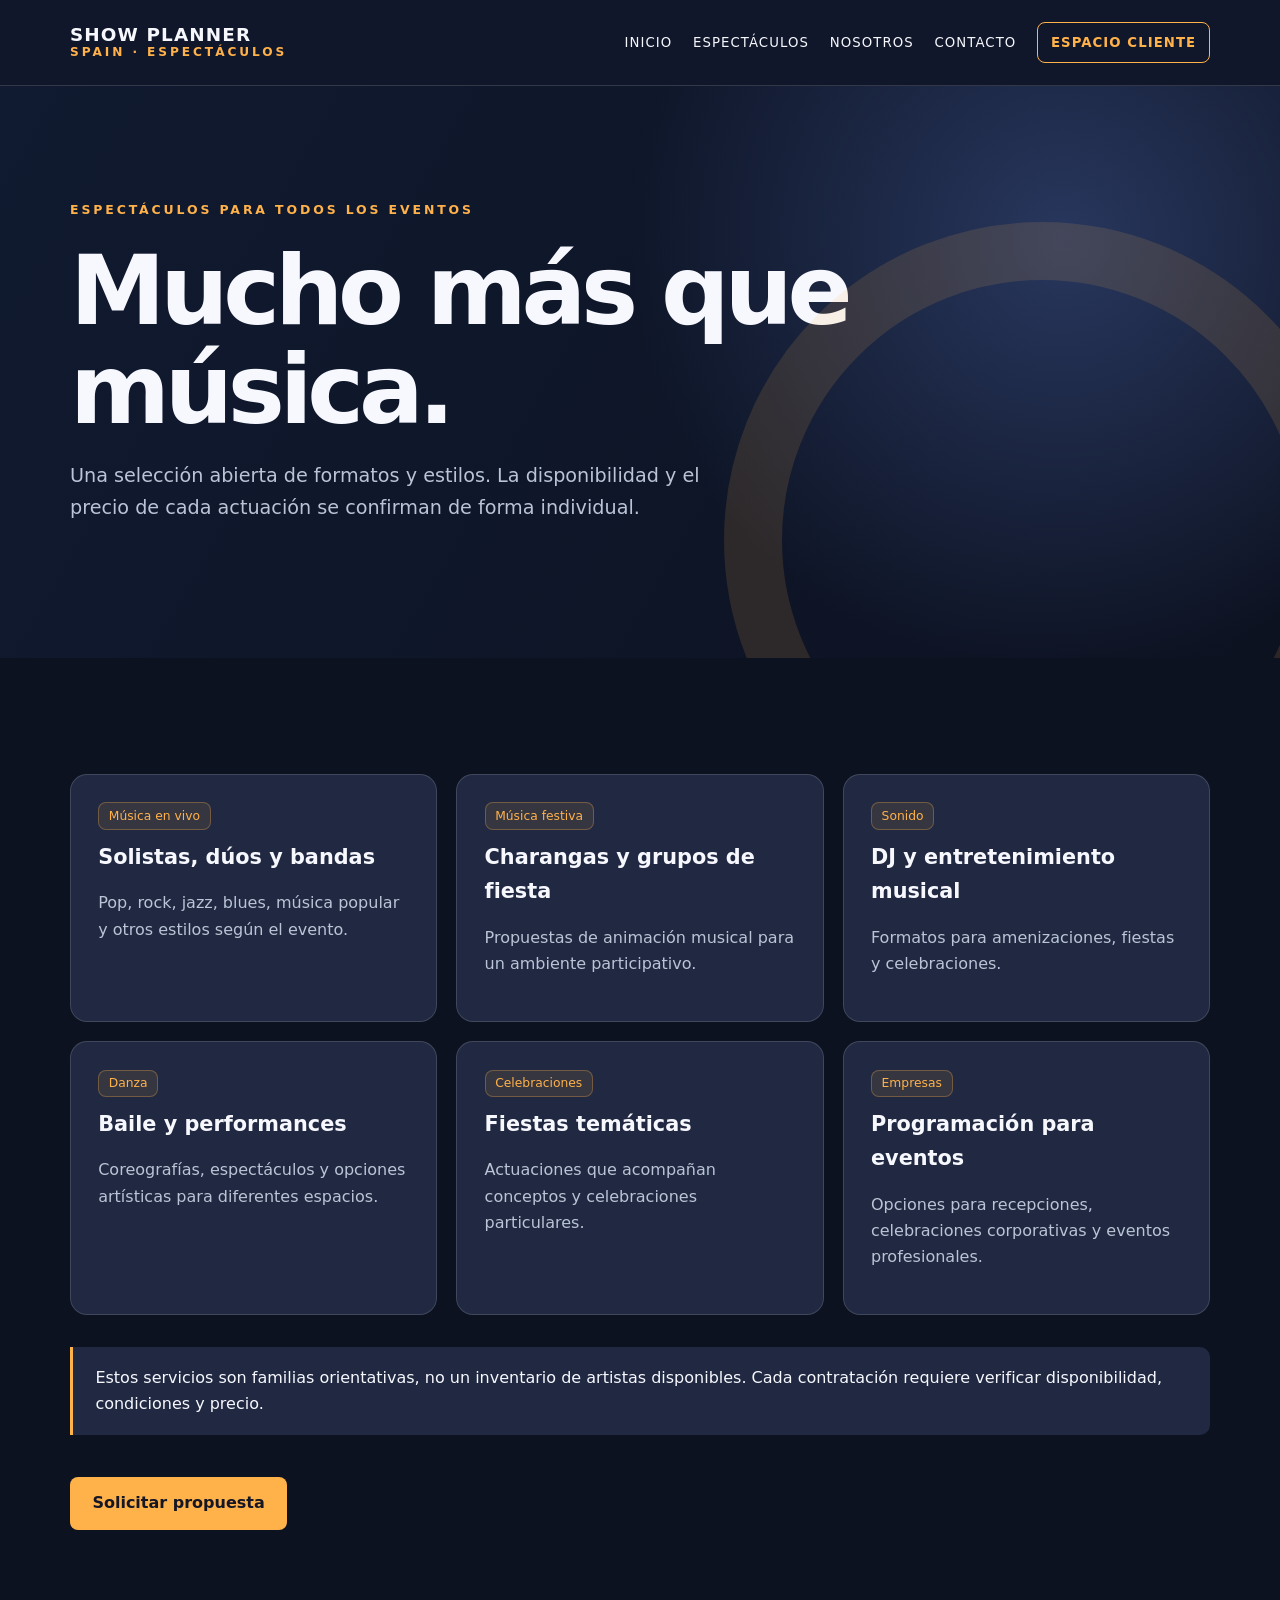
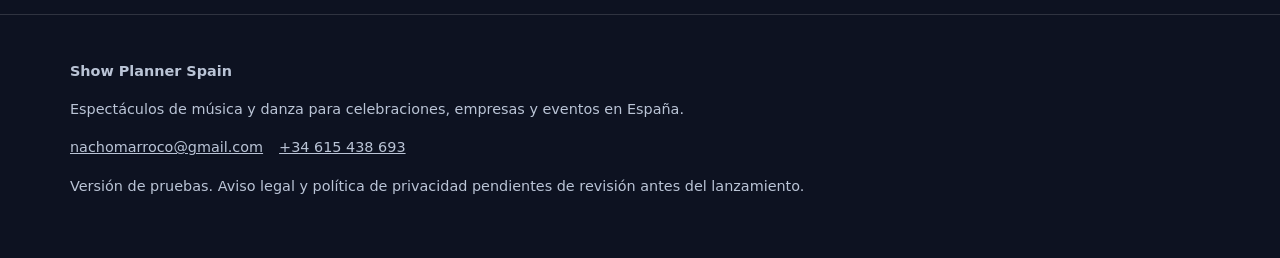
==== catalogo.html @ 099fd8d4 "Initialize independent Show Planner Spain staging website and client portal mockup" ====
<!doctype html><html lang="es"><head><meta charset="utf-8"><meta name="viewport" content="width=device-width,initial-scale=1"><meta name="robots" content="noindex,nofollow"><meta name="theme-color" content="#0d1221"><meta name="description" content="Show Planner Spain: agencia de espectáculos musicales, danza y animación para eventos en España."><title>Catálogo de música, danza y espectáculos | Show Planner Spain</title><link rel="stylesheet" href="styles.css"></head><body><a class="skip" href="#contenido">Saltar al contenido</a><header class="top"><div class="wrap nav"><a class="mark" href="index.html">SHOW PLANNER <span>SPAIN · ESPECTÁCULOS</span></a><nav class="menu" aria-label="Navegación principal"><a href="index.html">Inicio</a><a href="catalogo.html" aria-current="page">Espectáculos</a><a href="quienes-somos.html">Nosotros</a><a href="contacto.html">Contacto</a><a class="client" href="espacio-cliente.html">Espacio Cliente</a></nav></div></header><main id="contenido"><section class="hero"><div class="wrap"><span class="eyebrow">Espectáculos para todos los eventos</span><h1>Mucho más que música.</h1><p>Una selección abierta de formatos y estilos. La disponibilidad y el precio de cada actuación se confirman de forma individual.</p></div></section><section class="section"><div class="wrap"><div class="grid"><article class="card" id="musica"><span class="tag">Música en vivo</span><h3>Solistas, dúos y bandas</h3><p>Pop, rock, jazz, blues, música popular y otros estilos según el evento.</p></article><article class="card"><span class="tag">Música festiva</span><h3>Charangas y grupos de fiesta</h3><p>Propuestas de animación musical para un ambiente participativo.</p></article><article class="card"><span class="tag">Sonido</span><h3>DJ y entretenimiento musical</h3><p>Formatos para amenizaciones, fiestas y celebraciones.</p></article><article class="card" id="danza"><span class="tag">Danza</span><h3>Baile y performances</h3><p>Coreografías, espectáculos y opciones artísticas para diferentes espacios.</p></article><article class="card" id="fiestas"><span class="tag">Celebraciones</span><h3>Fiestas temáticas</h3><p>Actuaciones que acompañan conceptos y celebraciones particulares.</p></article><article class="card"><span class="tag">Empresas</span><h3>Programación para eventos</h3><p>Opciones para recepciones, celebraciones corporativas y eventos profesionales.</p></article></div><div class="note">Estos servicios son familias orientativas, no un inventario de artistas disponibles. Cada contratación requiere verificar disponibilidad, condiciones y precio.</div><a class="btn" href="contacto.html">Solicitar propuesta</a></div></section></main><footer class="footer"><div class="wrap"><strong>Show Planner Spain</strong><p>Espectáculos de música y danza para celebraciones, empresas y eventos en España.</p><p><a href="mailto:nachomarroco@gmail.com">nachomarroco@gmail.com</a><a href="tel:+34615438693">+34 615 438 693</a></p><p>Versión de pruebas. Aviso legal y política de privacidad pendientes de revisión antes del lanzamiento.</p></div></footer></body></html>
---- styles.css ----
:root{--bg:#0d1221;--bg2:#151c31;--panel:#202941;--white:#f7f8fe;--muted:#bac4d6;--accent:#ffb14a;--line:rgba(255,255,255,.14);--cyan:#92e8e2}
*{box-sizing:border-box}html{scroll-behavior:smooth}body{margin:0;background:var(--bg);color:var(--white);font:16px/1.65 system-ui,-apple-system,Segoe UI,sans-serif}a{color:inherit}a:hover{color:var(--accent)}.wrap{width:min(1140px,91%);margin:auto}.skip{position:absolute;left:-9999px}.skip:focus{position:fixed;z-index:99;top:1rem;left:1rem;background:#fff;color:#111;padding:1rem}.top{background:#11172a;border-bottom:1px solid var(--line);position:sticky;top:0;z-index:20}.nav{min-height:85px;display:flex;align-items:center;gap:1.4rem;justify-content:space-between}.mark{font-weight:900;letter-spacing:.06em;font-size:1.15rem;line-height:1.12;text-decoration:none}.mark span{display:block;color:var(--accent);font-size:.76rem;letter-spacing:.24em}.menu{display:flex;align-items:center;gap:1.3rem;flex-wrap:wrap}.menu a{font-size:.83rem;text-transform:uppercase;text-decoration:none;letter-spacing:.08em}.menu .client{border:1px solid var(--accent);border-radius:8px;padding:.55rem .8rem;color:var(--accent);font-weight:700}.hero{padding:110px 0 115px;position:relative;overflow:hidden;background:radial-gradient(circle at 83% 27%,#28375e 0,transparent 38%),linear-gradient(120deg,#101a30,#0d1221)}.hero:after{content:'';position:absolute;right:-80px;bottom:-200px;width:520px;height:520px;border:58px solid rgba(255,177,74,.13);border-radius:50%;pointer-events:none}.eyebrow{color:var(--accent);text-transform:uppercase;letter-spacing:.23em;font-size:.78rem;font-weight:800}.hero h1{font-size:clamp(2.75rem,7.6vw,6rem);line-height:1.03;letter-spacing:-.055em;max-width:930px;margin:20px 0}.hero p{color:var(--muted);font-size:1.2rem;max-width:670px}.btn{display:inline-block;background:var(--accent);color:#151725!important;padding:.85rem 1.4rem;border-radius:8px;font-weight:850;text-decoration:none;margin-right:.7rem;margin-top:.6rem}.btn.outline{background:transparent;border:1px solid var(--line);color:var(--white)!important}.section{padding:84px 0}.section.soft{background:var(--bg2)}h2{font-size:clamp(2.1rem,5vw,3.8rem);line-height:1.1;letter-spacing:-.045em;margin:.35rem 0 1.7rem}h3{font-size:1.3rem;margin:.65rem 0}.lead{color:var(--muted);max-width:730px}.grid{display:grid;grid-template-columns:repeat(3,minmax(0,1fr));gap:1.2rem;margin:2rem 0}.card{background:var(--panel);border:1px solid var(--line);padding:1.7rem;border-radius:17px;min-height:210px}.card strong{color:var(--accent);font-size:.83rem;letter-spacing:.08em}.card p{color:var(--muted)}.card a{font-weight:800;text-decoration:none;color:var(--cyan)}.two{display:grid;grid-template-columns:1.25fr 1fr;gap:3rem;align-items:center}.steps{counter-reset:step}.step{display:flex;gap:1rem;margin:1.2rem 0}.step:before{counter-increment:step;content:counter(step,decimal-leading-zero);display:grid;place-items:center;border:1px solid var(--accent);color:var(--accent);height:42px;min-width:42px;border-radius:50%;font-weight:800}.footer{padding:45px 0;border-top:1px solid var(--line);font-size:.9rem;color:var(--muted)}.footer a{margin-right:1rem}.note{border-left:3px solid var(--accent);padding:1.1rem 1.4rem;background:var(--panel);border-radius:0 10px 10px 0;margin:2rem 0}.pill{display:inline-block;border-radius:100px;border:1px solid var(--line);padding:.27rem .8rem;font-size:.8rem;color:var(--cyan)}.portal{max-width:800px;padding:4rem 0}.portal-card{background:var(--panel);border:1px solid var(--line);padding:2rem;border-radius:18px}.status{border-radius:8px;padding:.8rem 1rem;background:#2b2832;color:#ffe6bc}.tag{display:inline-block;background:rgba(255,177,74,.1);color:var(--accent);border:1px solid rgba(255,177,74,.3);border-radius:8px;padding:.15rem .6rem;font-size:.77rem}.contact-card{padding:2rem;background:var(--panel);border-radius:16px;border:1px solid var(--line)}.contact-card a{font-weight:700;word-break:break-word}@media(max-width:870px){.grid{grid-template-columns:repeat(2,1fr)}.two{grid-template-columns:1fr}.nav{align-items:flex-start;padding:18px 0;flex-direction:column}.menu{gap:.8rem}.menu a{font-size:.75rem}}@media(max-width:570px){.hero{padding:68px 0 80px}.grid{grid-template-columns:1fr}.section{padding:60px 0}.btn{display:block;text-align:center;margin-right:0}.card{min-height:auto}.menu .client{width:100%;text-align:center}}
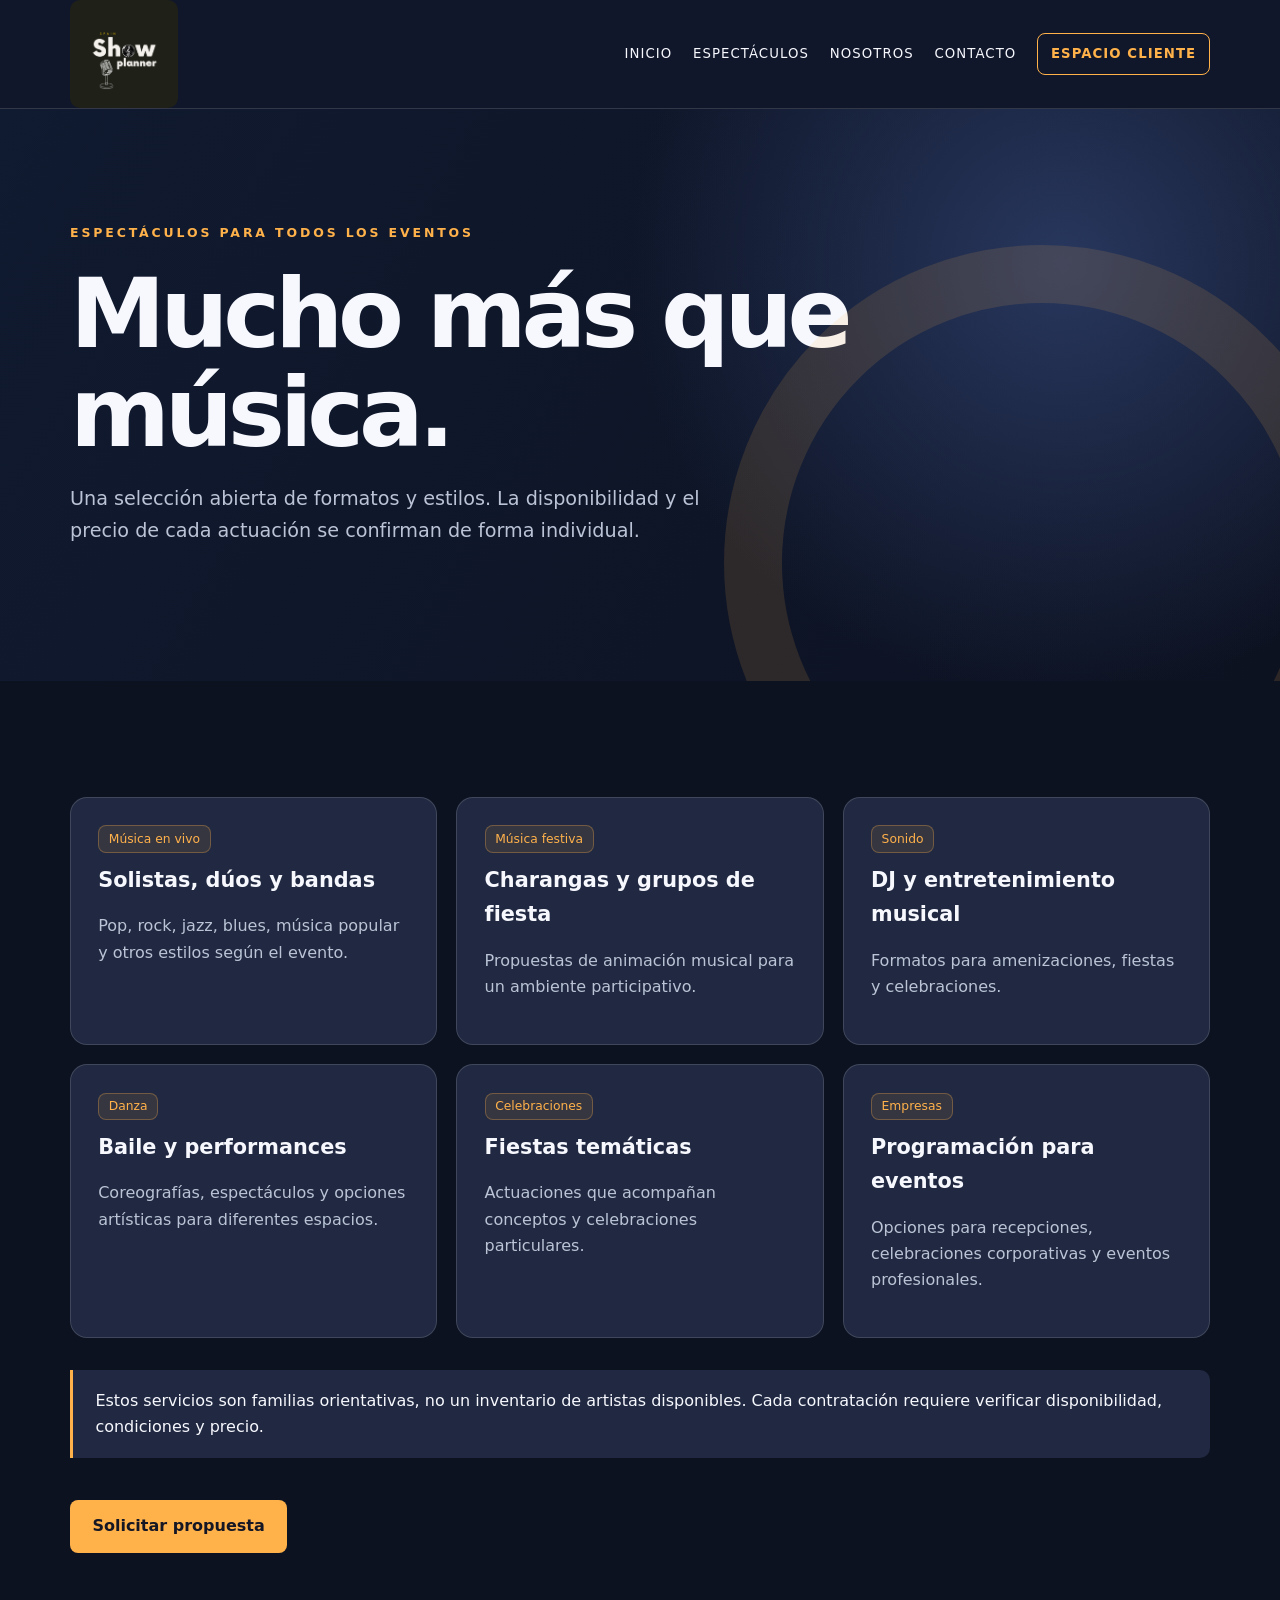
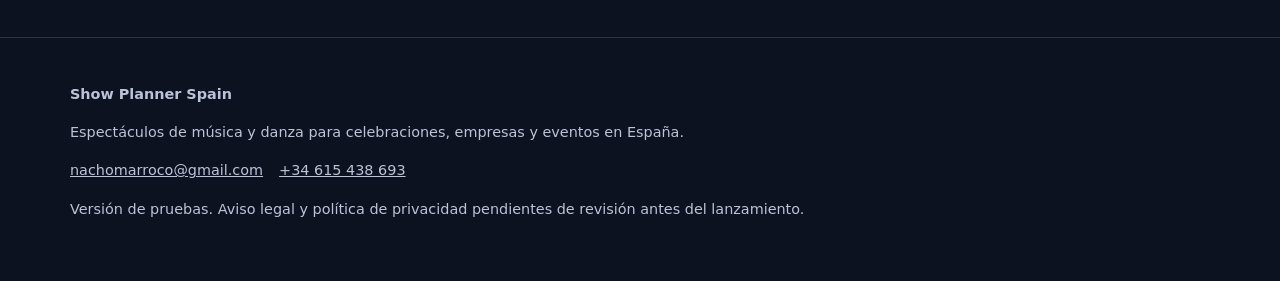
==== commit 2c3af0fd: "Display Show Planner original logo in site header and favicon across all pages" ====
--- a/catalogo.html
+++ b/catalogo.html
@@ -1 +1 @@
-<!doctype html><html lang="es"><head><meta charset="utf-8"><meta name="viewport" content="width=device-width,initial-scale=1"><meta name="robots" content="noindex,nofollow"><meta name="theme-color" content="#0d1221"><meta name="description" content="Show Planner Spain: agencia de espectáculos musicales, danza y animación para eventos en España."><title>Catálogo de música, danza y espectáculos | Show Planner Spain</title><link rel="stylesheet" href="styles.css"></head><body><a class="skip" href="#contenido">Saltar al contenido</a><header class="top"><div class="wrap nav"><a class="mark" href="index.html">SHOW PLANNER <span>SPAIN · ESPECTÁCULOS</span></a><nav class="menu" aria-label="Navegación principal"><a href="index.html">Inicio</a><a href="catalogo.html" aria-current="page">Espectáculos</a><a href="quienes-somos.html">Nosotros</a><a href="contacto.html">Contacto</a><a class="client" href="espacio-cliente.html">Espacio Cliente</a></nav></div></header><main id="contenido"><section class="hero"><div class="wrap"><span class="eyebrow">Espectáculos para todos los eventos</span><h1>Mucho más que música.</h1><p>Una selección abierta de formatos y estilos. La disponibilidad y el precio de cada actuación se confirman de forma individual.</p></div></section><section class="section"><div class="wrap"><div class="grid"><article class="card" id="musica"><span class="tag">Música en vivo</span><h3>Solistas, dúos y bandas</h3><p>Pop, rock, jazz, blues, música popular y otros estilos según el evento.</p></article><article class="card"><span class="tag">Música festiva</span><h3>Charangas y grupos de fiesta</h3><p>Propuestas de animación musical para un ambiente participativo.</p></article><article class="card"><span class="tag">Sonido</span><h3>DJ y entretenimiento musical</h3><p>Formatos para amenizaciones, fiestas y celebraciones.</p></article><article class="card" id="danza"><span class="tag">Danza</span><h3>Baile y performances</h3><p>Coreografías, espectáculos y opciones artísticas para diferentes espacios.</p></article><article class="card" id="fiestas"><span class="tag">Celebraciones</span><h3>Fiestas temáticas</h3><p>Actuaciones que acompañan conceptos y celebraciones particulares.</p></article><article class="card"><span class="tag">Empresas</span><h3>Programación para eventos</h3><p>Opciones para recepciones, celebraciones corporativas y eventos profesionales.</p></article></div><div class="note">Estos servicios son familias orientativas, no un inventario de artistas disponibles. Cada contratación requiere verificar disponibilidad, condiciones y precio.</div><a class="btn" href="contacto.html">Solicitar propuesta</a></div></section></main><footer class="footer"><div class="wrap"><strong>Show Planner Spain</strong><p>Espectáculos de música y danza para celebraciones, empresas y eventos en España.</p><p><a href="mailto:nachomarroco@gmail.com">nachomarroco@gmail.com</a><a href="tel:+34615438693">+34 615 438 693</a></p><p>Versión de pruebas. Aviso legal y política de privacidad pendientes de revisión antes del lanzamiento.</p></div></footer></body></html>+<!doctype html><html lang="es"><head><meta charset="utf-8"><meta name="viewport" content="width=device-width,initial-scale=1"><meta name="robots" content="noindex,nofollow"><meta name="theme-color" content="#0d1221"><meta name="description" content="Show Planner Spain: agencia de espectáculos musicales, danza y animación para eventos en España."><title>Catálogo de música, danza y espectáculos | Show Planner Spain</title><link rel="icon" type="image/png" href="assets/logo-original.png"><link rel="stylesheet" href="styles.css"></head><body><a class="skip" href="#contenido">Saltar al contenido</a><header class="top"><div class="wrap nav"><a class="mark" href="index.html" aria-label="Show Planner Spain · Ir al inicio"><img class="brand-logo" src="assets/logo-original.png" alt="Show Planner Spain" width="124" height="124"></a><nav class="menu" aria-label="Navegación principal"><a href="index.html">Inicio</a><a href="catalogo.html" aria-current="page">Espectáculos</a><a href="quienes-somos.html">Nosotros</a><a href="contacto.html">Contacto</a><a class="client" href="espacio-cliente.html">Espacio Cliente</a></nav></div></header><main id="contenido"><section class="hero"><div class="wrap"><span class="eyebrow">Espectáculos para todos los eventos</span><h1>Mucho más que música.</h1><p>Una selección abierta de formatos y estilos. La disponibilidad y el precio de cada actuación se confirman de forma individual.</p></div></section><section class="section"><div class="wrap"><div class="grid"><article class="card" id="musica"><span class="tag">Música en vivo</span><h3>Solistas, dúos y bandas</h3><p>Pop, rock, jazz, blues, música popular y otros estilos según el evento.</p></article><article class="card"><span class="tag">Música festiva</span><h3>Charangas y grupos de fiesta</h3><p>Propuestas de animación musical para un ambiente participativo.</p></article><article class="card"><span class="tag">Sonido</span><h3>DJ y entretenimiento musical</h3><p>Formatos para amenizaciones, fiestas y celebraciones.</p></article><article class="card" id="danza"><span class="tag">Danza</span><h3>Baile y performances</h3><p>Coreografías, espectáculos y opciones artísticas para diferentes espacios.</p></article><article class="card" id="fiestas"><span class="tag">Celebraciones</span><h3>Fiestas temáticas</h3><p>Actuaciones que acompañan conceptos y celebraciones particulares.</p></article><article class="card"><span class="tag">Empresas</span><h3>Programación para eventos</h3><p>Opciones para recepciones, celebraciones corporativas y eventos profesionales.</p></article></div><div class="note">Estos servicios son familias orientativas, no un inventario de artistas disponibles. Cada contratación requiere verificar disponibilidad, condiciones y precio.</div><a class="btn" href="contacto.html">Solicitar propuesta</a></div></section></main><footer class="footer"><div class="wrap"><strong>Show Planner Spain</strong><p>Espectáculos de música y danza para celebraciones, empresas y eventos en España.</p><p><a href="mailto:nachomarroco@gmail.com">nachomarroco@gmail.com</a><a href="tel:+34615438693">+34 615 438 693</a></p><p>Versión de pruebas. Aviso legal y política de privacidad pendientes de revisión antes del lanzamiento.</p></div></footer></body></html>
--- a/styles.css
+++ b/styles.css
@@ -1,2 +1,8 @@
 :root{--bg:#0d1221;--bg2:#151c31;--panel:#202941;--white:#f7f8fe;--muted:#bac4d6;--accent:#ffb14a;--line:rgba(255,255,255,.14);--cyan:#92e8e2}
-*{box-sizing:border-box}html{scroll-behavior:smooth}body{margin:0;background:var(--bg);color:var(--white);font:16px/1.65 system-ui,-apple-system,Segoe UI,sans-serif}a{color:inherit}a:hover{color:var(--accent)}.wrap{width:min(1140px,91%);margin:auto}.skip{position:absolute;left:-9999px}.skip:focus{position:fixed;z-index:99;top:1rem;left:1rem;background:#fff;color:#111;padding:1rem}.top{background:#11172a;border-bottom:1px solid var(--line);position:sticky;top:0;z-index:20}.nav{min-height:85px;display:flex;align-items:center;gap:1.4rem;justify-content:space-between}.mark{font-weight:900;letter-spacing:.06em;font-size:1.15rem;line-height:1.12;text-decoration:none}.mark span{display:block;color:var(--accent);font-size:.76rem;letter-spacing:.24em}.menu{display:flex;align-items:center;gap:1.3rem;flex-wrap:wrap}.menu a{font-size:.83rem;text-transform:uppercase;text-decoration:none;letter-spacing:.08em}.menu .client{border:1px solid var(--accent);border-radius:8px;padding:.55rem .8rem;color:var(--accent);font-weight:700}.hero{padding:110px 0 115px;position:relative;overflow:hidden;background:radial-gradient(circle at 83% 27%,#28375e 0,transparent 38%),linear-gradient(120deg,#101a30,#0d1221)}.hero:after{content:'';position:absolute;right:-80px;bottom:-200px;width:520px;height:520px;border:58px solid rgba(255,177,74,.13);border-radius:50%;pointer-events:none}.eyebrow{color:var(--accent);text-transform:uppercase;letter-spacing:.23em;font-size:.78rem;font-weight:800}.hero h1{font-size:clamp(2.75rem,7.6vw,6rem);line-height:1.03;letter-spacing:-.055em;max-width:930px;margin:20px 0}.hero p{color:var(--muted);font-size:1.2rem;max-width:670px}.btn{display:inline-block;background:var(--accent);color:#151725!important;padding:.85rem 1.4rem;border-radius:8px;font-weight:850;text-decoration:none;margin-right:.7rem;margin-top:.6rem}.btn.outline{background:transparent;border:1px solid var(--line);color:var(--white)!important}.section{padding:84px 0}.section.soft{background:var(--bg2)}h2{font-size:clamp(2.1rem,5vw,3.8rem);line-height:1.1;letter-spacing:-.045em;margin:.35rem 0 1.7rem}h3{font-size:1.3rem;margin:.65rem 0}.lead{color:var(--muted);max-width:730px}.grid{display:grid;grid-template-columns:repeat(3,minmax(0,1fr));gap:1.2rem;margin:2rem 0}.card{background:var(--panel);border:1px solid var(--line);padding:1.7rem;border-radius:17px;min-height:210px}.card strong{color:var(--accent);font-size:.83rem;letter-spacing:.08em}.card p{color:var(--muted)}.card a{font-weight:800;text-decoration:none;color:var(--cyan)}.two{display:grid;grid-template-columns:1.25fr 1fr;gap:3rem;align-items:center}.steps{counter-reset:step}.step{display:flex;gap:1rem;margin:1.2rem 0}.step:before{counter-increment:step;content:counter(step,decimal-leading-zero);display:grid;place-items:center;border:1px solid var(--accent);color:var(--accent);height:42px;min-width:42px;border-radius:50%;font-weight:800}.footer{padding:45px 0;border-top:1px solid var(--line);font-size:.9rem;color:var(--muted)}.footer a{margin-right:1rem}.note{border-left:3px solid var(--accent);padding:1.1rem 1.4rem;background:var(--panel);border-radius:0 10px 10px 0;margin:2rem 0}.pill{display:inline-block;border-radius:100px;border:1px solid var(--line);padding:.27rem .8rem;font-size:.8rem;color:var(--cyan)}.portal{max-width:800px;padding:4rem 0}.portal-card{background:var(--panel);border:1px solid var(--line);padding:2rem;border-radius:18px}.status{border-radius:8px;padding:.8rem 1rem;background:#2b2832;color:#ffe6bc}.tag{display:inline-block;background:rgba(255,177,74,.1);color:var(--accent);border:1px solid rgba(255,177,74,.3);border-radius:8px;padding:.15rem .6rem;font-size:.77rem}.contact-card{padding:2rem;background:var(--panel);border-radius:16px;border:1px solid var(--line)}.contact-card a{font-weight:700;word-break:break-word}@media(max-width:870px){.grid{grid-template-columns:repeat(2,1fr)}.two{grid-template-columns:1fr}.nav{align-items:flex-start;padding:18px 0;flex-direction:column}.menu{gap:.8rem}.menu a{font-size:.75rem}}@media(max-width:570px){.hero{padding:68px 0 80px}.grid{grid-template-columns:1fr}.section{padding:60px 0}.btn{display:block;text-align:center;margin-right:0}.card{min-height:auto}.menu .client{width:100%;text-align:center}}+*{box-sizing:border-box}html{scroll-behavior:smooth}body{margin:0;background:var(--bg);color:var(--white);font:16px/1.65 system-ui,-apple-system,Segoe UI,sans-serif}a{color:inherit}a:hover{color:var(--accent)}.wrap{width:min(1140px,91%);margin:auto}.skip{position:absolute;left:-9999px}.skip:focus{position:fixed;z-index:99;top:1rem;left:1rem;background:#fff;color:#111;padding:1rem}.top{background:#11172a;border-bottom:1px solid var(--line);position:sticky;top:0;z-index:20}.nav{min-height:85px;display:flex;align-items:center;gap:1.4rem;justify-content:space-between}.mark{font-weight:900;letter-spacing:.06em;font-size:1.15rem;line-height:1.12;text-decoration:none}.mark span{display:block;color:var(--accent);font-size:.76rem;letter-spacing:.24em}.menu{display:flex;align-items:center;gap:1.3rem;flex-wrap:wrap}.menu a{font-size:.83rem;text-transform:uppercase;text-decoration:none;letter-spacing:.08em}.menu .client{border:1px solid var(--accent);border-radius:8px;padding:.55rem .8rem;color:var(--accent);font-weight:700}.hero{padding:110px 0 115px;position:relative;overflow:hidden;background:radial-gradient(circle at 83% 27%,#28375e 0,transparent 38%),linear-gradient(120deg,#101a30,#0d1221)}.hero:after{content:'';position:absolute;right:-80px;bottom:-200px;width:520px;height:520px;border:58px solid rgba(255,177,74,.13);border-radius:50%;pointer-events:none}.eyebrow{color:var(--accent);text-transform:uppercase;letter-spacing:.23em;font-size:.78rem;font-weight:800}.hero h1{font-size:clamp(2.75rem,7.6vw,6rem);line-height:1.03;letter-spacing:-.055em;max-width:930px;margin:20px 0}.hero p{color:var(--muted);font-size:1.2rem;max-width:670px}.btn{display:inline-block;background:var(--accent);color:#151725!important;padding:.85rem 1.4rem;border-radius:8px;font-weight:850;text-decoration:none;margin-right:.7rem;margin-top:.6rem}.btn.outline{background:transparent;border:1px solid var(--line);color:var(--white)!important}.section{padding:84px 0}.section.soft{background:var(--bg2)}h2{font-size:clamp(2.1rem,5vw,3.8rem);line-height:1.1;letter-spacing:-.045em;margin:.35rem 0 1.7rem}h3{font-size:1.3rem;margin:.65rem 0}.lead{color:var(--muted);max-width:730px}.grid{display:grid;grid-template-columns:repeat(3,minmax(0,1fr));gap:1.2rem;margin:2rem 0}.card{background:var(--panel);border:1px solid var(--line);padding:1.7rem;border-radius:17px;min-height:210px}.card strong{color:var(--accent);font-size:.83rem;letter-spacing:.08em}.card p{color:var(--muted)}.card a{font-weight:800;text-decoration:none;color:var(--cyan)}.two{display:grid;grid-template-columns:1.25fr 1fr;gap:3rem;align-items:center}.steps{counter-reset:step}.step{display:flex;gap:1rem;margin:1.2rem 0}.step:before{counter-increment:step;content:counter(step,decimal-leading-zero);display:grid;place-items:center;border:1px solid var(--accent);color:var(--accent);height:42px;min-width:42px;border-radius:50%;font-weight:800}.footer{padding:45px 0;border-top:1px solid var(--line);font-size:.9rem;color:var(--muted)}.footer a{margin-right:1rem}.note{border-left:3px solid var(--accent);padding:1.1rem 1.4rem;background:var(--panel);border-radius:0 10px 10px 0;margin:2rem 0}.pill{display:inline-block;border-radius:100px;border:1px solid var(--line);padding:.27rem .8rem;font-size:.8rem;color:var(--cyan)}.portal{max-width:800px;padding:4rem 0}.portal-card{background:var(--panel);border:1px solid var(--line);padding:2rem;border-radius:18px}.status{border-radius:8px;padding:.8rem 1rem;background:#2b2832;color:#ffe6bc}.tag{display:inline-block;background:rgba(255,177,74,.1);color:var(--accent);border:1px solid rgba(255,177,74,.3);border-radius:8px;padding:.15rem .6rem;font-size:.77rem}.contact-card{padding:2rem;background:var(--panel);border-radius:16px;border:1px solid var(--line)}.contact-card a{font-weight:700;word-break:break-word}@media(max-width:870px){.grid{grid-template-columns:repeat(2,1fr)}.two{grid-template-columns:1fr}.nav{align-items:flex-start;padding:18px 0;flex-direction:column}.menu{gap:.8rem}.menu a{font-size:.75rem}}@media(max-width:570px){.hero{padding:68px 0 80px}.grid{grid-template-columns:1fr}.section{padding:60px 0}.btn{display:block;text-align:center;margin-right:0}.card{min-height:auto}.menu .client{width:100%;text-align:center}}\n/* Galería de imágenes originales de Show Planner Spain; incorporadas localmente */\n.hero-images{display:grid;grid-template-columns:1fr 1fr 1fr;gap:12px;margin-top:45px;max-width:850px}.hero-images img{display:block;width:100%;height:185px;object-fit:cover;border-radius:12px;border:1px solid rgba(255,255,255,.23);box-shadow:0 18px 40px #0005}.hero-images img:nth-child(2){transform:translateY(22px)}@media(max-width:570px){.hero-images{gap:6px}.hero-images img{height:110px;border-radius:7px}.hero-images img:nth-child(2){transform:translateY(10px)}}\n
+/* Logotipo original Show Planner Spain: cabecera adaptable */
+.nav{min-height:112px}
+.mark{display:flex;align-items:center;flex:0 0 auto;overflow:hidden;border-radius:10px}
+.brand-logo{display:block;width:108px;height:108px;object-fit:contain;border-radius:8px}
+@media(max-width:870px){.nav{min-height:0;padding:12px 0}.brand-logo{width:90px;height:90px}}
+@media(max-width:570px){.brand-logo{width:82px;height:82px}.nav{gap:.65rem}.menu{column-gap:.9rem;row-gap:.55rem}}
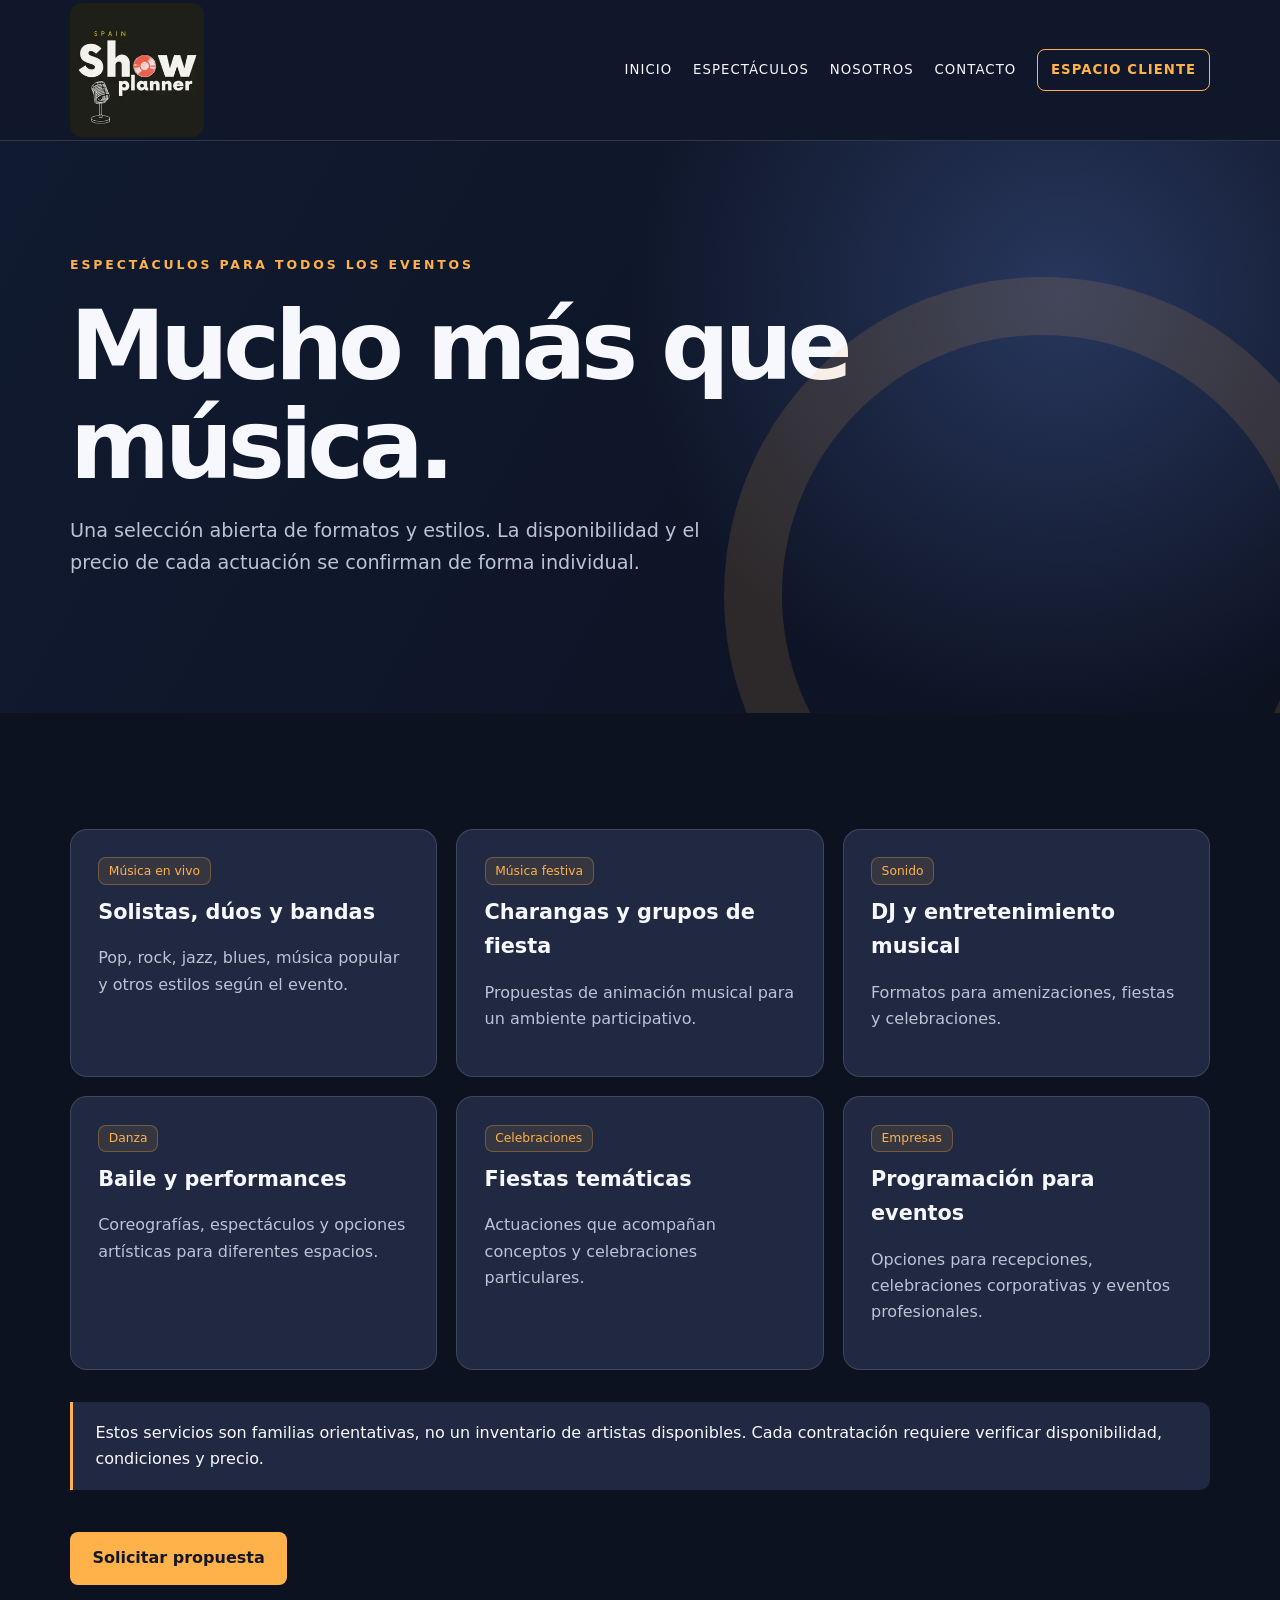
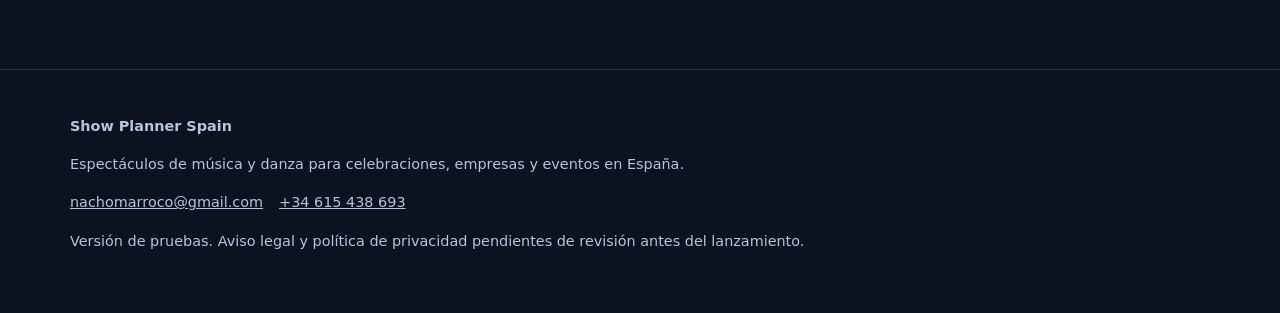
==== commit 8b1504db: "Use original colour logo in header and favicon on every Show Planner page" ====
--- a/catalogo.html
+++ b/catalogo.html
@@ -1 +1 @@
-<!doctype html><html lang="es"><head><meta charset="utf-8"><meta name="viewport" content="width=device-width,initial-scale=1"><meta name="robots" content="noindex,nofollow"><meta name="theme-color" content="#0d1221"><meta name="description" content="Show Planner Spain: agencia de espectáculos musicales, danza y animación para eventos en España."><title>Catálogo de música, danza y espectáculos | Show Planner Spain</title><link rel="icon" type="image/png" href="assets/logo-original.png"><link rel="stylesheet" href="styles.css"></head><body><a class="skip" href="#contenido">Saltar al contenido</a><header class="top"><div class="wrap nav"><a class="mark" href="index.html" aria-label="Show Planner Spain · Ir al inicio"><img class="brand-logo" src="assets/logo-original.png" alt="Show Planner Spain" width="124" height="124"></a><nav class="menu" aria-label="Navegación principal"><a href="index.html">Inicio</a><a href="catalogo.html" aria-current="page">Espectáculos</a><a href="quienes-somos.html">Nosotros</a><a href="contacto.html">Contacto</a><a class="client" href="espacio-cliente.html">Espacio Cliente</a></nav></div></header><main id="contenido"><section class="hero"><div class="wrap"><span class="eyebrow">Espectáculos para todos los eventos</span><h1>Mucho más que música.</h1><p>Una selección abierta de formatos y estilos. La disponibilidad y el precio de cada actuación se confirman de forma individual.</p></div></section><section class="section"><div class="wrap"><div class="grid"><article class="card" id="musica"><span class="tag">Música en vivo</span><h3>Solistas, dúos y bandas</h3><p>Pop, rock, jazz, blues, música popular y otros estilos según el evento.</p></article><article class="card"><span class="tag">Música festiva</span><h3>Charangas y grupos de fiesta</h3><p>Propuestas de animación musical para un ambiente participativo.</p></article><article class="card"><span class="tag">Sonido</span><h3>DJ y entretenimiento musical</h3><p>Formatos para amenizaciones, fiestas y celebraciones.</p></article><article class="card" id="danza"><span class="tag">Danza</span><h3>Baile y performances</h3><p>Coreografías, espectáculos y opciones artísticas para diferentes espacios.</p></article><article class="card" id="fiestas"><span class="tag">Celebraciones</span><h3>Fiestas temáticas</h3><p>Actuaciones que acompañan conceptos y celebraciones particulares.</p></article><article class="card"><span class="tag">Empresas</span><h3>Programación para eventos</h3><p>Opciones para recepciones, celebraciones corporativas y eventos profesionales.</p></article></div><div class="note">Estos servicios son familias orientativas, no un inventario de artistas disponibles. Cada contratación requiere verificar disponibilidad, condiciones y precio.</div><a class="btn" href="contacto.html">Solicitar propuesta</a></div></section></main><footer class="footer"><div class="wrap"><strong>Show Planner Spain</strong><p>Espectáculos de música y danza para celebraciones, empresas y eventos en España.</p><p><a href="mailto:nachomarroco@gmail.com">nachomarroco@gmail.com</a><a href="tel:+34615438693">+34 615 438 693</a></p><p>Versión de pruebas. Aviso legal y política de privacidad pendientes de revisión antes del lanzamiento.</p></div></footer></body></html>+<!doctype html><html lang="es"><head><meta charset="utf-8"><meta name="viewport" content="width=device-width,initial-scale=1"><meta name="robots" content="noindex,nofollow"><meta name="theme-color" content="#0d1221"><meta name="description" content="Show Planner Spain: agencia de espectáculos musicales, danza y animación para eventos en España."><title>Catálogo de música, danza y espectáculos | Show Planner Spain</title><link rel="icon" type="image/png" href="assets/logo-color.svg"><link rel="stylesheet" href="styles.css"></head><body><a class="skip" href="#contenido">Saltar al contenido</a><header class="top"><div class="wrap nav"><a class="mark" href="index.html" aria-label="Show Planner Spain · Ir al inicio"><img class="brand-logo" src="assets/logo-color.svg" alt="Show Planner Spain" width="124" height="124"></a><nav class="menu" aria-label="Navegación principal"><a href="index.html">Inicio</a><a href="catalogo.html" aria-current="page">Espectáculos</a><a href="quienes-somos.html">Nosotros</a><a href="contacto.html">Contacto</a><a class="client" href="espacio-cliente.html">Espacio Cliente</a></nav></div></header><main id="contenido"><section class="hero"><div class="wrap"><span class="eyebrow">Espectáculos para todos los eventos</span><h1>Mucho más que música.</h1><p>Una selección abierta de formatos y estilos. La disponibilidad y el precio de cada actuación se confirman de forma individual.</p></div></section><section class="section"><div class="wrap"><div class="grid"><article class="card" id="musica"><span class="tag">Música en vivo</span><h3>Solistas, dúos y bandas</h3><p>Pop, rock, jazz, blues, música popular y otros estilos según el evento.</p></article><article class="card"><span class="tag">Música festiva</span><h3>Charangas y grupos de fiesta</h3><p>Propuestas de animación musical para un ambiente participativo.</p></article><article class="card"><span class="tag">Sonido</span><h3>DJ y entretenimiento musical</h3><p>Formatos para amenizaciones, fiestas y celebraciones.</p></article><article class="card" id="danza"><span class="tag">Danza</span><h3>Baile y performances</h3><p>Coreografías, espectáculos y opciones artísticas para diferentes espacios.</p></article><article class="card" id="fiestas"><span class="tag">Celebraciones</span><h3>Fiestas temáticas</h3><p>Actuaciones que acompañan conceptos y celebraciones particulares.</p></article><article class="card"><span class="tag">Empresas</span><h3>Programación para eventos</h3><p>Opciones para recepciones, celebraciones corporativas y eventos profesionales.</p></article></div><div class="note">Estos servicios son familias orientativas, no un inventario de artistas disponibles. Cada contratación requiere verificar disponibilidad, condiciones y precio.</div><a class="btn" href="contacto.html">Solicitar propuesta</a></div></section></main><footer class="footer"><div class="wrap"><strong>Show Planner Spain</strong><p>Espectáculos de música y danza para celebraciones, empresas y eventos en España.</p><p><a href="mailto:nachomarroco@gmail.com">nachomarroco@gmail.com</a><a href="tel:+34615438693">+34 615 438 693</a></p><p>Versión de pruebas. Aviso legal y política de privacidad pendientes de revisión antes del lanzamiento.</p></div></footer></body></html>
--- a/styles.css
+++ b/styles.css
@@ -6,3 +6,22 @@
 .brand-logo{display:block;width:108px;height:108px;object-fit:contain;border-radius:8px}
 @media(max-width:870px){.nav{min-height:0;padding:12px 0}.brand-logo{width:90px;height:90px}}
 @media(max-width:570px){.brand-logo{width:82px;height:82px}.nav{gap:.65rem}.menu{column-gap:.9rem;row-gap:.55rem}}
+
+
+/* Show Planner Spain — identidad visual más visible y cabecera móvil centrada */
+.nav{min-height:140px}
+.brand-logo{width:134px;height:134px;object-fit:contain;display:block}
+.mark{border-radius:12px}
+@media(max-width:870px){
+  .nav{min-height:auto;padding:14px 0 18px;align-items:center;gap:14px;flex-direction:column}
+  .brand-logo{width:146px;height:146px}
+  .menu{width:100%;justify-content:center;column-gap:1.2rem;row-gap:.8rem}
+  .menu .client{flex-basis:100%;text-align:center;max-width:440px}
+}
+@media(max-width:570px){
+  .nav{padding:12px 0 17px;gap:13px}
+  .brand-logo{width:154px;height:154px}
+  .menu{justify-content:space-between;column-gap:.6rem;row-gap:.9rem}
+  .menu a{font-size:clamp(.67rem,2.65vw,.84rem);letter-spacing:.045em}
+  .menu .client{width:100%;max-width:none;padding:.7rem .6rem}
+}
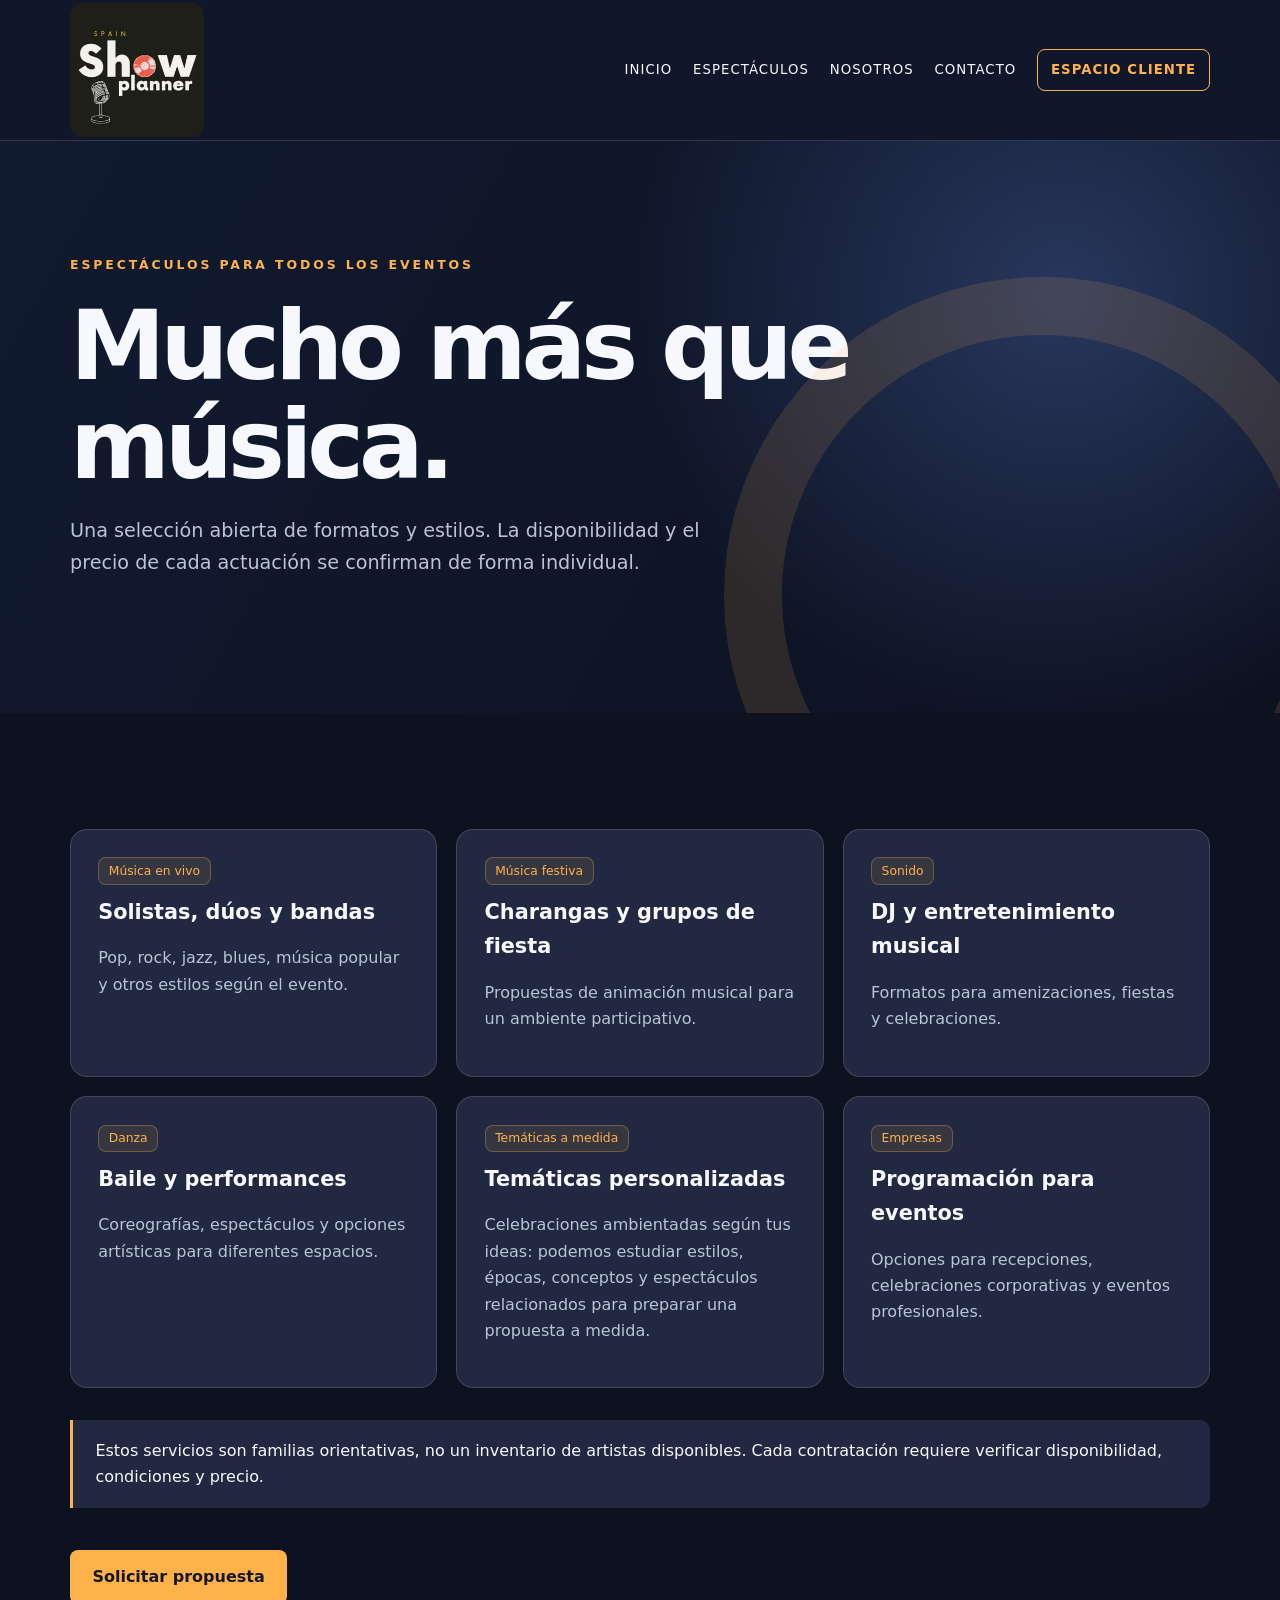
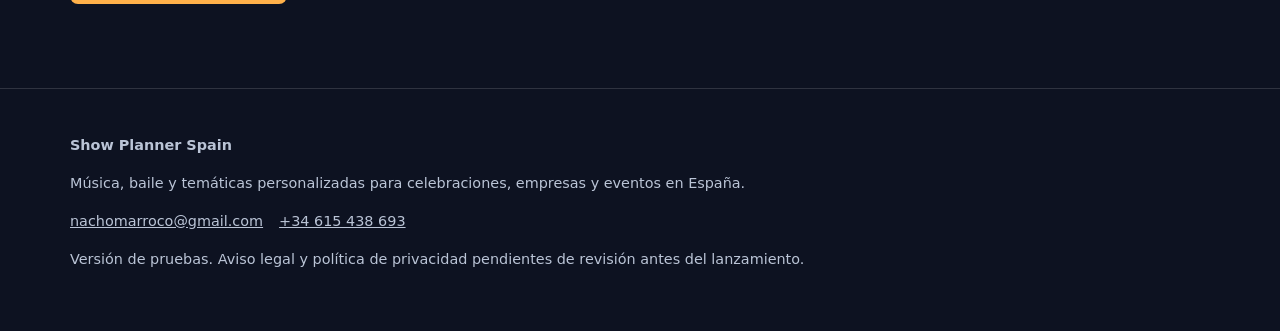
==== commit 34f6f4e3: "Present personalized event themes alongside live music and dance" ====
--- a/catalogo.html
+++ b/catalogo.html
@@ -1 +1 @@
-<!doctype html><html lang="es"><head><meta charset="utf-8"><meta name="viewport" content="width=device-width,initial-scale=1"><meta name="robots" content="noindex,nofollow"><meta name="theme-color" content="#0d1221"><meta name="description" content="Show Planner Spain: agencia de espectáculos musicales, danza y animación para eventos en España."><title>Catálogo de música, danza y espectáculos | Show Planner Spain</title><link rel="icon" type="image/png" href="assets/logo-color.svg"><link rel="stylesheet" href="styles.css"></head><body><a class="skip" href="#contenido">Saltar al contenido</a><header class="top"><div class="wrap nav"><a class="mark" href="index.html" aria-label="Show Planner Spain · Ir al inicio"><img class="brand-logo" src="assets/logo-color.svg" alt="Show Planner Spain" width="124" height="124"></a><nav class="menu" aria-label="Navegación principal"><a href="index.html">Inicio</a><a href="catalogo.html" aria-current="page">Espectáculos</a><a href="quienes-somos.html">Nosotros</a><a href="contacto.html">Contacto</a><a class="client" href="espacio-cliente.html">Espacio Cliente</a></nav></div></header><main id="contenido"><section class="hero"><div class="wrap"><span class="eyebrow">Espectáculos para todos los eventos</span><h1>Mucho más que música.</h1><p>Una selección abierta de formatos y estilos. La disponibilidad y el precio de cada actuación se confirman de forma individual.</p></div></section><section class="section"><div class="wrap"><div class="grid"><article class="card" id="musica"><span class="tag">Música en vivo</span><h3>Solistas, dúos y bandas</h3><p>Pop, rock, jazz, blues, música popular y otros estilos según el evento.</p></article><article class="card"><span class="tag">Música festiva</span><h3>Charangas y grupos de fiesta</h3><p>Propuestas de animación musical para un ambiente participativo.</p></article><article class="card"><span class="tag">Sonido</span><h3>DJ y entretenimiento musical</h3><p>Formatos para amenizaciones, fiestas y celebraciones.</p></article><article class="card" id="danza"><span class="tag">Danza</span><h3>Baile y performances</h3><p>Coreografías, espectáculos y opciones artísticas para diferentes espacios.</p></article><article class="card" id="fiestas"><span class="tag">Celebraciones</span><h3>Fiestas temáticas</h3><p>Actuaciones que acompañan conceptos y celebraciones particulares.</p></article><article class="card"><span class="tag">Empresas</span><h3>Programación para eventos</h3><p>Opciones para recepciones, celebraciones corporativas y eventos profesionales.</p></article></div><div class="note">Estos servicios son familias orientativas, no un inventario de artistas disponibles. Cada contratación requiere verificar disponibilidad, condiciones y precio.</div><a class="btn" href="contacto.html">Solicitar propuesta</a></div></section></main><footer class="footer"><div class="wrap"><strong>Show Planner Spain</strong><p>Espectáculos de música y danza para celebraciones, empresas y eventos en España.</p><p><a href="mailto:nachomarroco@gmail.com">nachomarroco@gmail.com</a><a href="tel:+34615438693">+34 615 438 693</a></p><p>Versión de pruebas. Aviso legal y política de privacidad pendientes de revisión antes del lanzamiento.</p></div></footer></body></html>+<!doctype html><html lang="es"><head><meta charset="utf-8"><meta name="viewport" content="width=device-width,initial-scale=1"><meta name="robots" content="noindex,nofollow"><meta name="theme-color" content="#0d1221"><meta name="description" content="Show Planner Spain: agencia de música, baile y temáticas personalizadas para eventos en España."><title>Catálogo de música, baile y temáticas personalizadas | Show Planner Spain</title><link rel="icon" type="image/png" href="assets/logo-color.svg"><link rel="stylesheet" href="styles.css"></head><body><a class="skip" href="#contenido">Saltar al contenido</a><header class="top"><div class="wrap nav"><a class="mark" href="index.html" aria-label="Show Planner Spain · Ir al inicio"><img class="brand-logo" src="assets/logo-color.svg" alt="Show Planner Spain" width="124" height="124"></a><nav class="menu" aria-label="Navegación principal"><a href="index.html">Inicio</a><a href="catalogo.html" aria-current="page">Espectáculos</a><a href="quienes-somos.html">Nosotros</a><a href="contacto.html">Contacto</a><a class="client" href="espacio-cliente.html">Espacio Cliente</a></nav></div></header><main id="contenido"><section class="hero"><div class="wrap"><span class="eyebrow">Espectáculos para todos los eventos</span><h1>Mucho más que música.</h1><p>Una selección abierta de formatos y estilos. La disponibilidad y el precio de cada actuación se confirman de forma individual.</p></div></section><section class="section"><div class="wrap"><div class="grid"><article class="card" id="musica"><span class="tag">Música en vivo</span><h3>Solistas, dúos y bandas</h3><p>Pop, rock, jazz, blues, música popular y otros estilos según el evento.</p></article><article class="card"><span class="tag">Música festiva</span><h3>Charangas y grupos de fiesta</h3><p>Propuestas de animación musical para un ambiente participativo.</p></article><article class="card"><span class="tag">Sonido</span><h3>DJ y entretenimiento musical</h3><p>Formatos para amenizaciones, fiestas y celebraciones.</p></article><article class="card" id="danza"><span class="tag">Danza</span><h3>Baile y performances</h3><p>Coreografías, espectáculos y opciones artísticas para diferentes espacios.</p></article><article class="card" id="fiestas"><span class="tag">Temáticas a medida</span><h3>Temáticas personalizadas</h3><p>Celebraciones ambientadas según tus ideas: podemos estudiar estilos, épocas, conceptos y espectáculos relacionados para preparar una propuesta a medida.</p></article><article class="card"><span class="tag">Empresas</span><h3>Programación para eventos</h3><p>Opciones para recepciones, celebraciones corporativas y eventos profesionales.</p></article></div><div class="note">Estos servicios son familias orientativas, no un inventario de artistas disponibles. Cada contratación requiere verificar disponibilidad, condiciones y precio.</div><a class="btn" href="contacto.html">Solicitar propuesta</a></div></section></main><footer class="footer"><div class="wrap"><strong>Show Planner Spain</strong><p>Música, baile y temáticas personalizadas para celebraciones, empresas y eventos en España.</p><p><a href="mailto:nachomarroco@gmail.com">nachomarroco@gmail.com</a><a href="tel:+34615438693">+34 615 438 693</a></p><p>Versión de pruebas. Aviso legal y política de privacidad pendientes de revisión antes del lanzamiento.</p></div></footer></body></html>
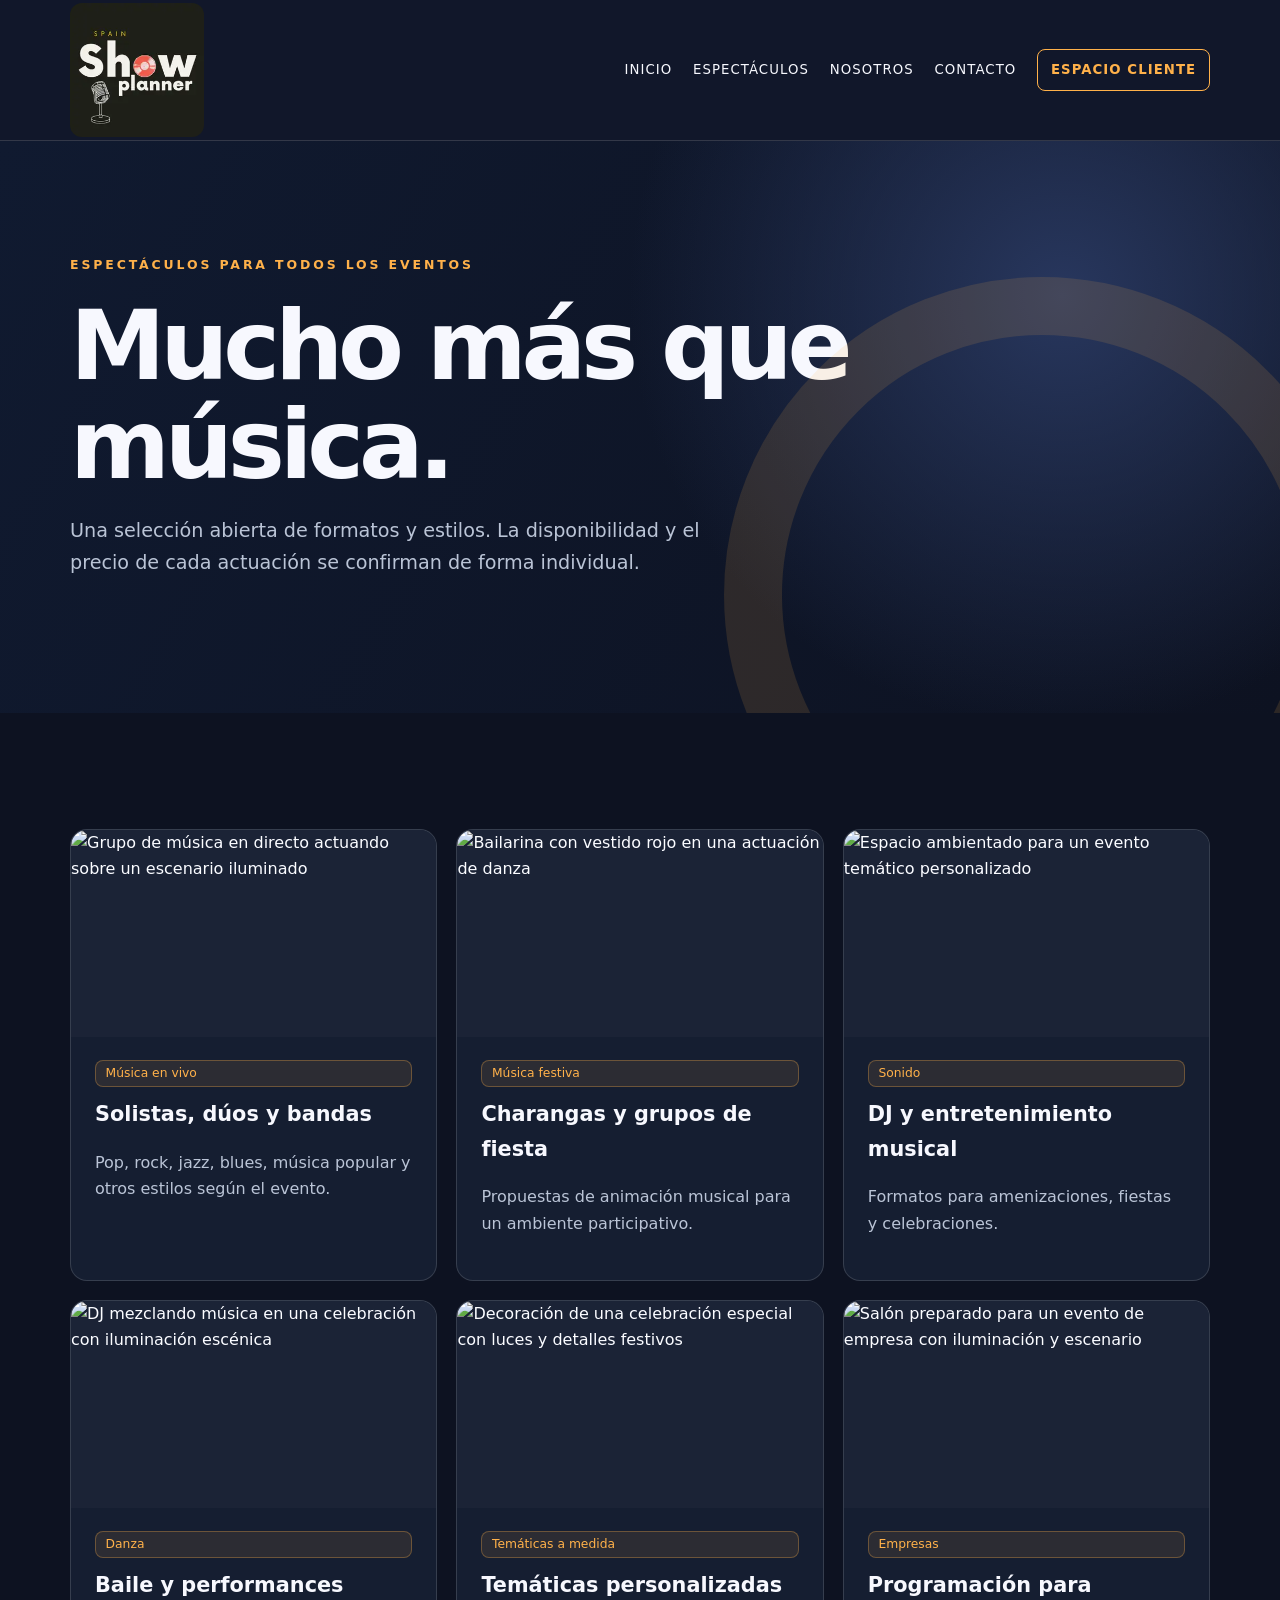
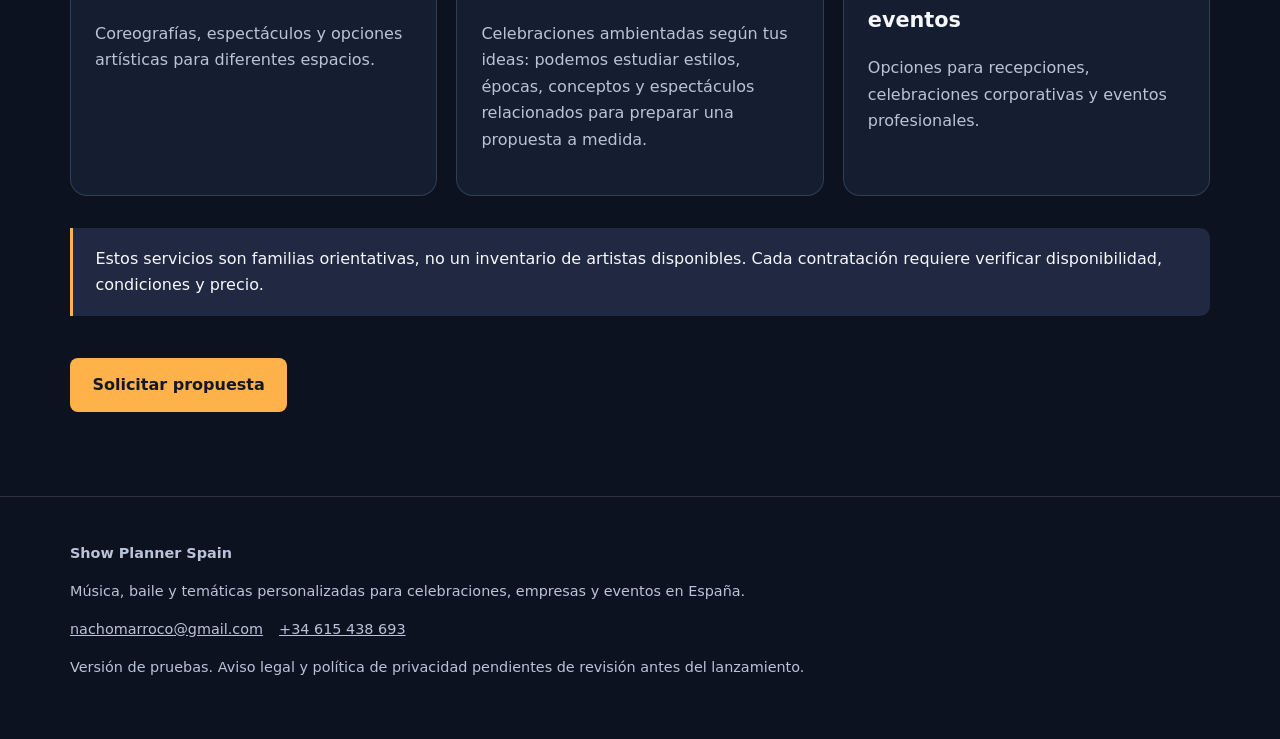
==== commit 44f2a46c: "Add six cinematic service images to Show Planner homepage and catalogue" ====
--- a/catalogo.html
+++ b/catalogo.html
@@ -1 +1 @@
-<!doctype html><html lang="es"><head><meta charset="utf-8"><meta name="viewport" content="width=device-width,initial-scale=1"><meta name="robots" content="noindex,nofollow"><meta name="theme-color" content="#0d1221"><meta name="description" content="Show Planner Spain: agencia de música, baile y temáticas personalizadas para eventos en España."><title>Catálogo de música, baile y temáticas personalizadas | Show Planner Spain</title><link rel="icon" type="image/png" href="assets/logo-color.svg"><link rel="stylesheet" href="styles.css"></head><body><a class="skip" href="#contenido">Saltar al contenido</a><header class="top"><div class="wrap nav"><a class="mark" href="index.html" aria-label="Show Planner Spain · Ir al inicio"><img class="brand-logo" src="assets/logo-color.svg" alt="Show Planner Spain" width="124" height="124"></a><nav class="menu" aria-label="Navegación principal"><a href="index.html">Inicio</a><a href="catalogo.html" aria-current="page">Espectáculos</a><a href="quienes-somos.html">Nosotros</a><a href="contacto.html">Contacto</a><a class="client" href="espacio-cliente.html">Espacio Cliente</a></nav></div></header><main id="contenido"><section class="hero"><div class="wrap"><span class="eyebrow">Espectáculos para todos los eventos</span><h1>Mucho más que música.</h1><p>Una selección abierta de formatos y estilos. La disponibilidad y el precio de cada actuación se confirman de forma individual.</p></div></section><section class="section"><div class="wrap"><div class="grid"><article class="card" id="musica"><span class="tag">Música en vivo</span><h3>Solistas, dúos y bandas</h3><p>Pop, rock, jazz, blues, música popular y otros estilos según el evento.</p></article><article class="card"><span class="tag">Música festiva</span><h3>Charangas y grupos de fiesta</h3><p>Propuestas de animación musical para un ambiente participativo.</p></article><article class="card"><span class="tag">Sonido</span><h3>DJ y entretenimiento musical</h3><p>Formatos para amenizaciones, fiestas y celebraciones.</p></article><article class="card" id="danza"><span class="tag">Danza</span><h3>Baile y performances</h3><p>Coreografías, espectáculos y opciones artísticas para diferentes espacios.</p></article><article class="card" id="fiestas"><span class="tag">Temáticas a medida</span><h3>Temáticas personalizadas</h3><p>Celebraciones ambientadas según tus ideas: podemos estudiar estilos, épocas, conceptos y espectáculos relacionados para preparar una propuesta a medida.</p></article><article class="card"><span class="tag">Empresas</span><h3>Programación para eventos</h3><p>Opciones para recepciones, celebraciones corporativas y eventos profesionales.</p></article></div><div class="note">Estos servicios son familias orientativas, no un inventario de artistas disponibles. Cada contratación requiere verificar disponibilidad, condiciones y precio.</div><a class="btn" href="contacto.html">Solicitar propuesta</a></div></section></main><footer class="footer"><div class="wrap"><strong>Show Planner Spain</strong><p>Música, baile y temáticas personalizadas para celebraciones, empresas y eventos en España.</p><p><a href="mailto:nachomarroco@gmail.com">nachomarroco@gmail.com</a><a href="tel:+34615438693">+34 615 438 693</a></p><p>Versión de pruebas. Aviso legal y política de privacidad pendientes de revisión antes del lanzamiento.</p></div></footer></body></html>+<!doctype html><html lang="es"><head><meta charset="utf-8"><meta name="viewport" content="width=device-width,initial-scale=1"><meta name="robots" content="noindex,nofollow"><meta name="theme-color" content="#0d1221"><meta name="description" content="Show Planner Spain: agencia de música, baile y temáticas personalizadas para eventos en España."><title>Catálogo de música, baile y temáticas personalizadas | Show Planner Spain</title><link rel="icon" type="image/png" href="assets/logo-color.svg"><link rel="stylesheet" href="styles.css"></head><body><a class="skip" href="#contenido">Saltar al contenido</a><header class="top"><div class="wrap nav"><a class="mark" href="index.html" aria-label="Show Planner Spain · Ir al inicio"><img class="brand-logo" src="assets/logo-color.svg" alt="Show Planner Spain" width="124" height="124"></a><nav class="menu" aria-label="Navegación principal"><a href="index.html">Inicio</a><a href="catalogo.html" aria-current="page">Espectáculos</a><a href="quienes-somos.html">Nosotros</a><a href="contacto.html">Contacto</a><a class="client" href="espacio-cliente.html">Espacio Cliente</a></nav></div></header><main id="contenido"><section class="hero"><div class="wrap"><span class="eyebrow">Espectáculos para todos los eventos</span><h1>Mucho más que música.</h1><p>Una selección abierta de formatos y estilos. La disponibilidad y el precio de cada actuación se confirman de forma individual.</p></div></section><section class="section"><div class="wrap"><div class="grid"><article class="card service-card" id="musica"><img class="service-photo" src="https://images.pexels.com/photos/2801993/pexels-photo-2801993.jpeg?auto=compress&cs=tinysrgb&w=960" alt="Grupo de música en directo actuando sobre un escenario iluminado" loading="lazy" decoding="async" width="960" height="640"><div class="service-card-content"><span class="tag">Música en vivo</span><h3>Solistas, dúos y bandas</h3><p>Pop, rock, jazz, blues, música popular y otros estilos según el evento.</p></div></article><article class="card service-card"><img class="service-photo" src="https://images.pexels.com/photos/29865117/pexels-photo-29865117.jpeg?auto=compress&cs=tinysrgb&w=960" alt="Bailarina con vestido rojo en una actuación de danza" loading="lazy" decoding="async" width="960" height="640"><div class="service-card-content"><span class="tag">Música festiva</span><h3>Charangas y grupos de fiesta</h3><p>Propuestas de animación musical para un ambiente participativo.</p></div></article><article class="card service-card"><img class="service-photo" src="https://images.pexels.com/photos/35042459/pexels-photo-35042459.jpeg?auto=compress&cs=tinysrgb&w=960" alt="Espacio ambientado para un evento temático personalizado" loading="lazy" decoding="async" width="960" height="640"><div class="service-card-content"><span class="tag">Sonido</span><h3>DJ y entretenimiento musical</h3><p>Formatos para amenizaciones, fiestas y celebraciones.</p></div></article><article class="card service-card" id="danza"><img class="service-photo" src="https://images.pexels.com/photos/35243129/pexels-photo-35243129.jpeg?auto=compress&cs=tinysrgb&w=960" alt="DJ mezclando música en una celebración con iluminación escénica" loading="lazy" decoding="async" width="960" height="640"><div class="service-card-content"><span class="tag">Danza</span><h3>Baile y performances</h3><p>Coreografías, espectáculos y opciones artísticas para diferentes espacios.</p></div></article><article class="card service-card" id="fiestas"><img class="service-photo" src="https://images.pexels.com/photos/37572680/pexels-photo-37572680.jpeg?auto=compress&cs=tinysrgb&w=960" alt="Decoración de una celebración especial con luces y detalles festivos" loading="lazy" decoding="async" width="960" height="640"><div class="service-card-content"><span class="tag">Temáticas a medida</span><h3>Temáticas personalizadas</h3><p>Celebraciones ambientadas según tus ideas: podemos estudiar estilos, épocas, conceptos y espectáculos relacionados para preparar una propuesta a medida.</p></div></article><article class="card service-card"><img class="service-photo" src="https://images.pexels.com/photos/17315427/pexels-photo-17315427.jpeg?auto=compress&cs=tinysrgb&w=960" alt="Salón preparado para un evento de empresa con iluminación y escenario" loading="lazy" decoding="async" width="960" height="640"><div class="service-card-content"><span class="tag">Empresas</span><h3>Programación para eventos</h3><p>Opciones para recepciones, celebraciones corporativas y eventos profesionales.</p></div></article></div><div class="note">Estos servicios son familias orientativas, no un inventario de artistas disponibles. Cada contratación requiere verificar disponibilidad, condiciones y precio.</div><a class="btn" href="contacto.html">Solicitar propuesta</a></div></section></main><footer class="footer"><div class="wrap"><strong>Show Planner Spain</strong><p>Música, baile y temáticas personalizadas para celebraciones, empresas y eventos en España.</p><p><a href="mailto:nachomarroco@gmail.com">nachomarroco@gmail.com</a><a href="tel:+34615438693">+34 615 438 693</a></p><p>Versión de pruebas. Aviso legal y política de privacidad pendientes de revisión antes del lanzamiento.</p></div></footer></body></html>
--- a/styles.css
+++ b/styles.css
@@ -25,3 +25,15 @@
   .menu a{font-size:clamp(.67rem,2.65vw,.84rem);letter-spacing:.045em}
   .menu .client{width:100%;max-width:none;padding:.7rem .6rem}
 }
+
+/* Catálogo visual Show Planner Spain: tarjetas fotográficas elegantes y adaptativas */
+.service-card{padding:0;overflow:hidden;display:flex;flex-direction:column;background:#151e31;border:1px solid rgba(255,255,255,.14);transition:transform .24s ease,border-color .24s ease,box-shadow .24s ease;min-width:0}
+.service-card:hover{transform:translateY(-5px);border-color:rgba(255,177,74,.65);box-shadow:0 18px 45px rgba(0,0,0,.3)}
+.service-photo{width:100%;height:207px;aspect-ratio:3/2;object-fit:cover;object-position:center;display:block;background:#1d273d;filter:saturate(.83) contrast(1.04)}
+.service-card:nth-child(2) .service-photo{object-position:center 30%}
+.service-card-content{padding:1.45rem 1.5rem 1.65rem;flex:1;display:flex;flex-direction:column}
+.service-card-content p{margin-top:.5rem}
+.service-card-content a{margin-top:auto}
+@media(max-width:870px){.service-photo{height:205px}}
+@media(max-width:570px){.service-photo{height:auto;aspect-ratio:16/10}.service-card-content{padding:1.3rem 1.35rem 1.5rem}}
+@media(prefers-reduced-motion:reduce){.service-card{transition:none}.service-card:hover{transform:none}}
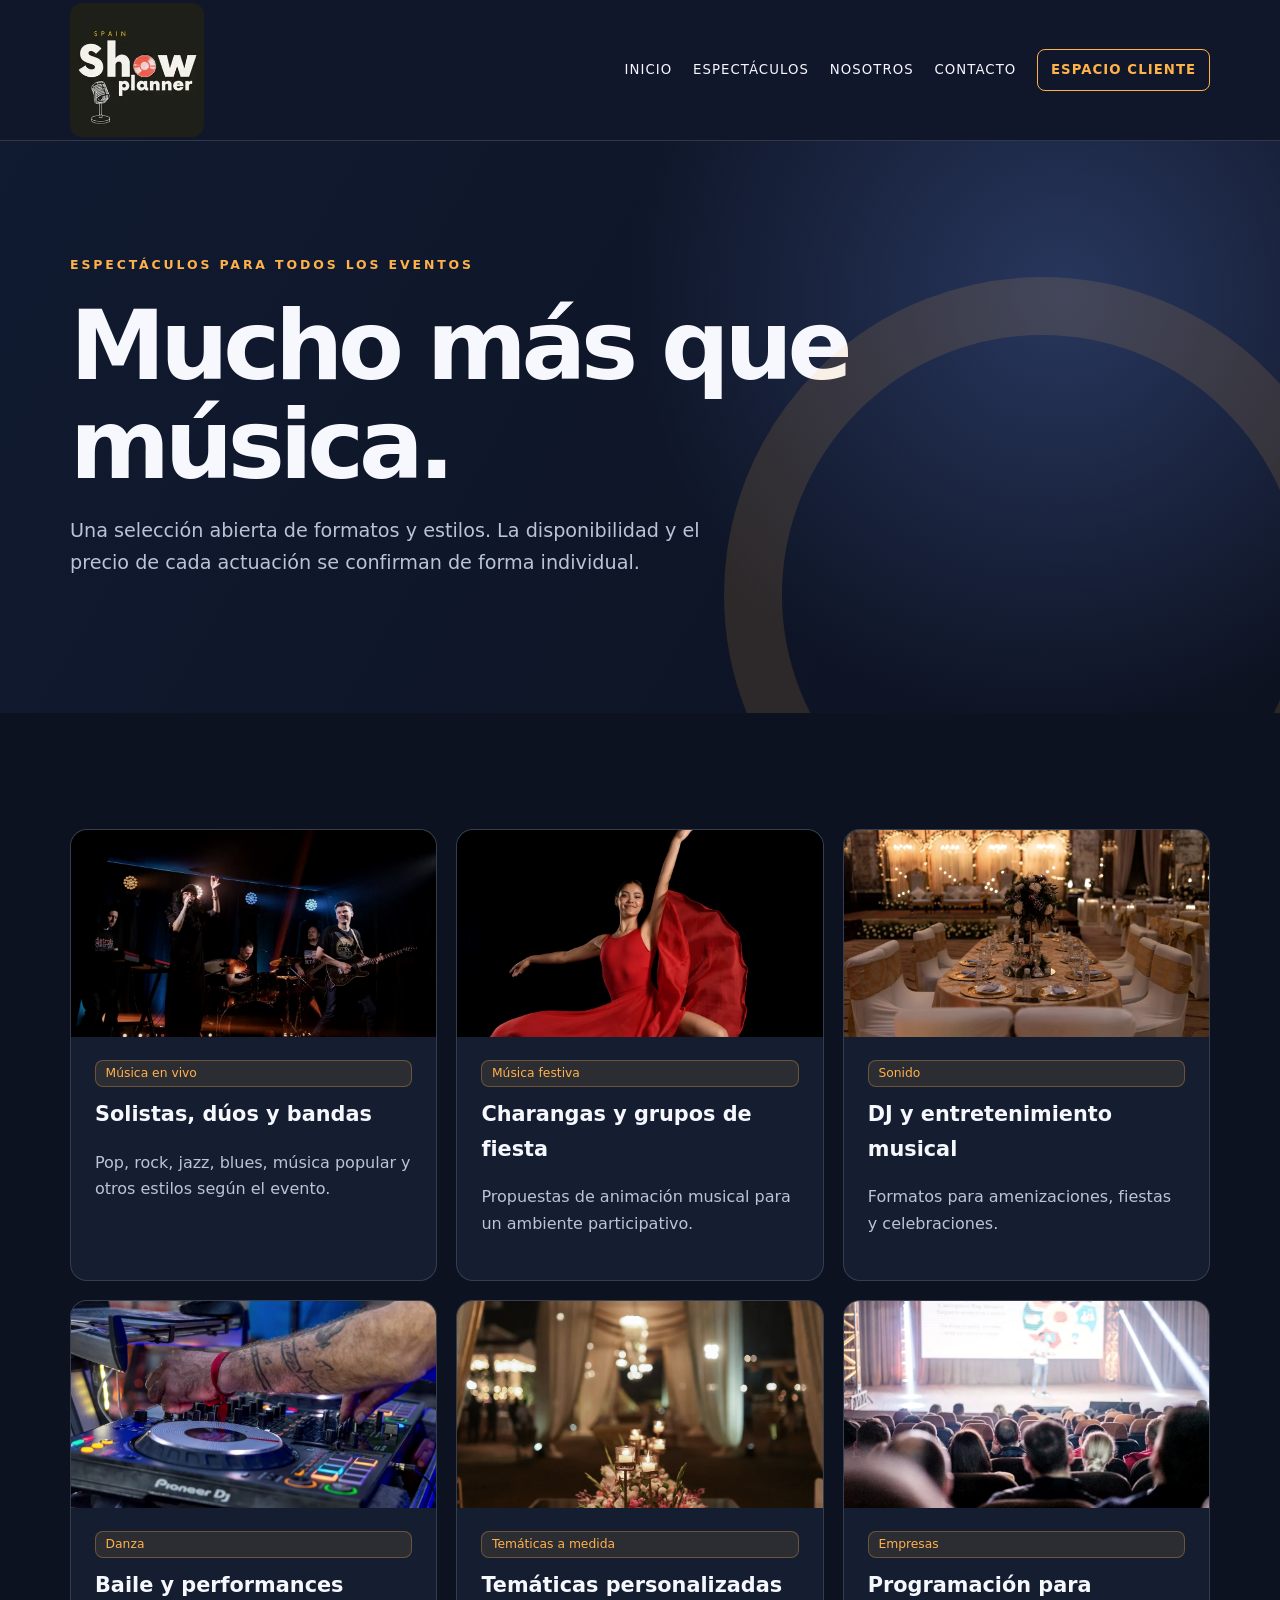
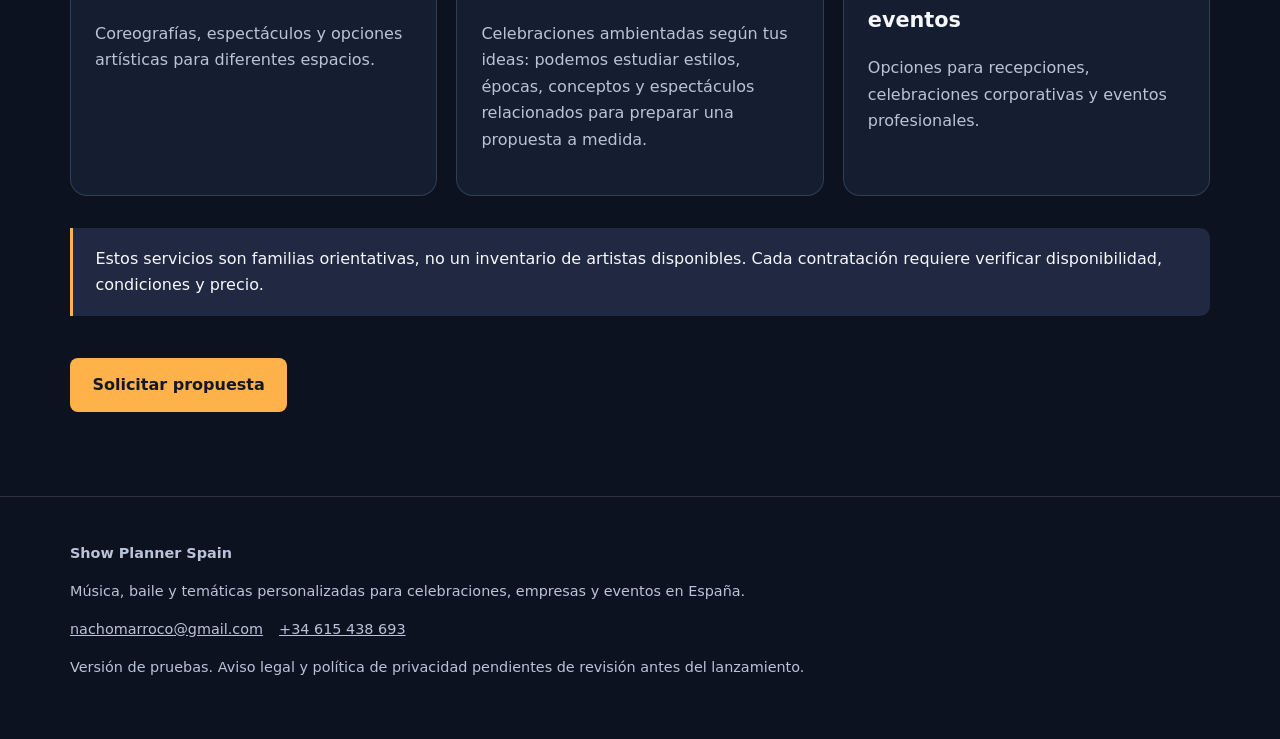
==== commit 1ce82b8b: "Use locally optimized photos for all six service cards on homepage and catalogue" ====
--- a/catalogo.html
+++ b/catalogo.html
@@ -1 +1 @@
-<!doctype html><html lang="es"><head><meta charset="utf-8"><meta name="viewport" content="width=device-width,initial-scale=1"><meta name="robots" content="noindex,nofollow"><meta name="theme-color" content="#0d1221"><meta name="description" content="Show Planner Spain: agencia de música, baile y temáticas personalizadas para eventos en España."><title>Catálogo de música, baile y temáticas personalizadas | Show Planner Spain</title><link rel="icon" type="image/png" href="assets/logo-color.svg"><link rel="stylesheet" href="styles.css"></head><body><a class="skip" href="#contenido">Saltar al contenido</a><header class="top"><div class="wrap nav"><a class="mark" href="index.html" aria-label="Show Planner Spain · Ir al inicio"><img class="brand-logo" src="assets/logo-color.svg" alt="Show Planner Spain" width="124" height="124"></a><nav class="menu" aria-label="Navegación principal"><a href="index.html">Inicio</a><a href="catalogo.html" aria-current="page">Espectáculos</a><a href="quienes-somos.html">Nosotros</a><a href="contacto.html">Contacto</a><a class="client" href="espacio-cliente.html">Espacio Cliente</a></nav></div></header><main id="contenido"><section class="hero"><div class="wrap"><span class="eyebrow">Espectáculos para todos los eventos</span><h1>Mucho más que música.</h1><p>Una selección abierta de formatos y estilos. La disponibilidad y el precio de cada actuación se confirman de forma individual.</p></div></section><section class="section"><div class="wrap"><div class="grid"><article class="card service-card" id="musica"><img class="service-photo" src="https://images.pexels.com/photos/2801993/pexels-photo-2801993.jpeg?auto=compress&cs=tinysrgb&w=960" alt="Grupo de música en directo actuando sobre un escenario iluminado" loading="lazy" decoding="async" width="960" height="640"><div class="service-card-content"><span class="tag">Música en vivo</span><h3>Solistas, dúos y bandas</h3><p>Pop, rock, jazz, blues, música popular y otros estilos según el evento.</p></div></article><article class="card service-card"><img class="service-photo" src="https://images.pexels.com/photos/29865117/pexels-photo-29865117.jpeg?auto=compress&cs=tinysrgb&w=960" alt="Bailarina con vestido rojo en una actuación de danza" loading="lazy" decoding="async" width="960" height="640"><div class="service-card-content"><span class="tag">Música festiva</span><h3>Charangas y grupos de fiesta</h3><p>Propuestas de animación musical para un ambiente participativo.</p></div></article><article class="card service-card"><img class="service-photo" src="https://images.pexels.com/photos/35042459/pexels-photo-35042459.jpeg?auto=compress&cs=tinysrgb&w=960" alt="Espacio ambientado para un evento temático personalizado" loading="lazy" decoding="async" width="960" height="640"><div class="service-card-content"><span class="tag">Sonido</span><h3>DJ y entretenimiento musical</h3><p>Formatos para amenizaciones, fiestas y celebraciones.</p></div></article><article class="card service-card" id="danza"><img class="service-photo" src="https://images.pexels.com/photos/35243129/pexels-photo-35243129.jpeg?auto=compress&cs=tinysrgb&w=960" alt="DJ mezclando música en una celebración con iluminación escénica" loading="lazy" decoding="async" width="960" height="640"><div class="service-card-content"><span class="tag">Danza</span><h3>Baile y performances</h3><p>Coreografías, espectáculos y opciones artísticas para diferentes espacios.</p></div></article><article class="card service-card" id="fiestas"><img class="service-photo" src="https://images.pexels.com/photos/37572680/pexels-photo-37572680.jpeg?auto=compress&cs=tinysrgb&w=960" alt="Decoración de una celebración especial con luces y detalles festivos" loading="lazy" decoding="async" width="960" height="640"><div class="service-card-content"><span class="tag">Temáticas a medida</span><h3>Temáticas personalizadas</h3><p>Celebraciones ambientadas según tus ideas: podemos estudiar estilos, épocas, conceptos y espectáculos relacionados para preparar una propuesta a medida.</p></div></article><article class="card service-card"><img class="service-photo" src="https://images.pexels.com/photos/17315427/pexels-photo-17315427.jpeg?auto=compress&cs=tinysrgb&w=960" alt="Salón preparado para un evento de empresa con iluminación y escenario" loading="lazy" decoding="async" width="960" height="640"><div class="service-card-content"><span class="tag">Empresas</span><h3>Programación para eventos</h3><p>Opciones para recepciones, celebraciones corporativas y eventos profesionales.</p></div></article></div><div class="note">Estos servicios son familias orientativas, no un inventario de artistas disponibles. Cada contratación requiere verificar disponibilidad, condiciones y precio.</div><a class="btn" href="contacto.html">Solicitar propuesta</a></div></section></main><footer class="footer"><div class="wrap"><strong>Show Planner Spain</strong><p>Música, baile y temáticas personalizadas para celebraciones, empresas y eventos en España.</p><p><a href="mailto:nachomarroco@gmail.com">nachomarroco@gmail.com</a><a href="tel:+34615438693">+34 615 438 693</a></p><p>Versión de pruebas. Aviso legal y política de privacidad pendientes de revisión antes del lanzamiento.</p></div></footer></body></html>+<!doctype html><html lang="es"><head><meta charset="utf-8"><meta name="viewport" content="width=device-width,initial-scale=1"><meta name="robots" content="noindex,nofollow"><meta name="theme-color" content="#0d1221"><meta name="description" content="Show Planner Spain: agencia de música, baile y temáticas personalizadas para eventos en España."><title>Catálogo de música, baile y temáticas personalizadas | Show Planner Spain</title><link rel="icon" type="image/png" href="assets/logo-color.svg"><link rel="stylesheet" href="styles.css"></head><body><a class="skip" href="#contenido">Saltar al contenido</a><header class="top"><div class="wrap nav"><a class="mark" href="index.html" aria-label="Show Planner Spain · Ir al inicio"><img class="brand-logo" src="assets/logo-color.svg" alt="Show Planner Spain" width="124" height="124"></a><nav class="menu" aria-label="Navegación principal"><a href="index.html">Inicio</a><a href="catalogo.html" aria-current="page">Espectáculos</a><a href="quienes-somos.html">Nosotros</a><a href="contacto.html">Contacto</a><a class="client" href="espacio-cliente.html">Espacio Cliente</a></nav></div></header><main id="contenido"><section class="hero"><div class="wrap"><span class="eyebrow">Espectáculos para todos los eventos</span><h1>Mucho más que música.</h1><p>Una selección abierta de formatos y estilos. La disponibilidad y el precio de cada actuación se confirman de forma individual.</p></div></section><section class="section"><div class="wrap"><div class="grid"><article class="card service-card" id="musica"><img class="service-photo" src="assets/service-01.webp" alt="Grupo de música en directo actuando sobre un escenario iluminado" loading="lazy" decoding="async" width="960" height="640"><div class="service-card-content"><span class="tag">Música en vivo</span><h3>Solistas, dúos y bandas</h3><p>Pop, rock, jazz, blues, música popular y otros estilos según el evento.</p></div></article><article class="card service-card"><img class="service-photo" src="assets/service-02.webp" alt="Bailarina con vestido rojo en una actuación de danza" loading="lazy" decoding="async" width="960" height="640"><div class="service-card-content"><span class="tag">Música festiva</span><h3>Charangas y grupos de fiesta</h3><p>Propuestas de animación musical para un ambiente participativo.</p></div></article><article class="card service-card"><img class="service-photo" src="assets/service-03.webp" alt="Espacio ambientado para un evento temático personalizado" loading="lazy" decoding="async" width="960" height="640"><div class="service-card-content"><span class="tag">Sonido</span><h3>DJ y entretenimiento musical</h3><p>Formatos para amenizaciones, fiestas y celebraciones.</p></div></article><article class="card service-card" id="danza"><img class="service-photo" src="assets/service-04.webp" alt="DJ mezclando música en una celebración con iluminación escénica" loading="lazy" decoding="async" width="960" height="640"><div class="service-card-content"><span class="tag">Danza</span><h3>Baile y performances</h3><p>Coreografías, espectáculos y opciones artísticas para diferentes espacios.</p></div></article><article class="card service-card" id="fiestas"><img class="service-photo" src="assets/service-05.webp" alt="Decoración de una celebración especial con luces y detalles festivos" loading="lazy" decoding="async" width="960" height="640"><div class="service-card-content"><span class="tag">Temáticas a medida</span><h3>Temáticas personalizadas</h3><p>Celebraciones ambientadas según tus ideas: podemos estudiar estilos, épocas, conceptos y espectáculos relacionados para preparar una propuesta a medida.</p></div></article><article class="card service-card"><img class="service-photo" src="assets/service-06.webp" alt="Salón preparado para un evento de empresa con iluminación y escenario" loading="lazy" decoding="async" width="960" height="640"><div class="service-card-content"><span class="tag">Empresas</span><h3>Programación para eventos</h3><p>Opciones para recepciones, celebraciones corporativas y eventos profesionales.</p></div></article></div><div class="note">Estos servicios son familias orientativas, no un inventario de artistas disponibles. Cada contratación requiere verificar disponibilidad, condiciones y precio.</div><a class="btn" href="contacto.html">Solicitar propuesta</a></div></section></main><footer class="footer"><div class="wrap"><strong>Show Planner Spain</strong><p>Música, baile y temáticas personalizadas para celebraciones, empresas y eventos en España.</p><p><a href="mailto:nachomarroco@gmail.com">nachomarroco@gmail.com</a><a href="tel:+34615438693">+34 615 438 693</a></p><p>Versión de pruebas. Aviso legal y política de privacidad pendientes de revisión antes del lanzamiento.</p></div></footer></body></html>
